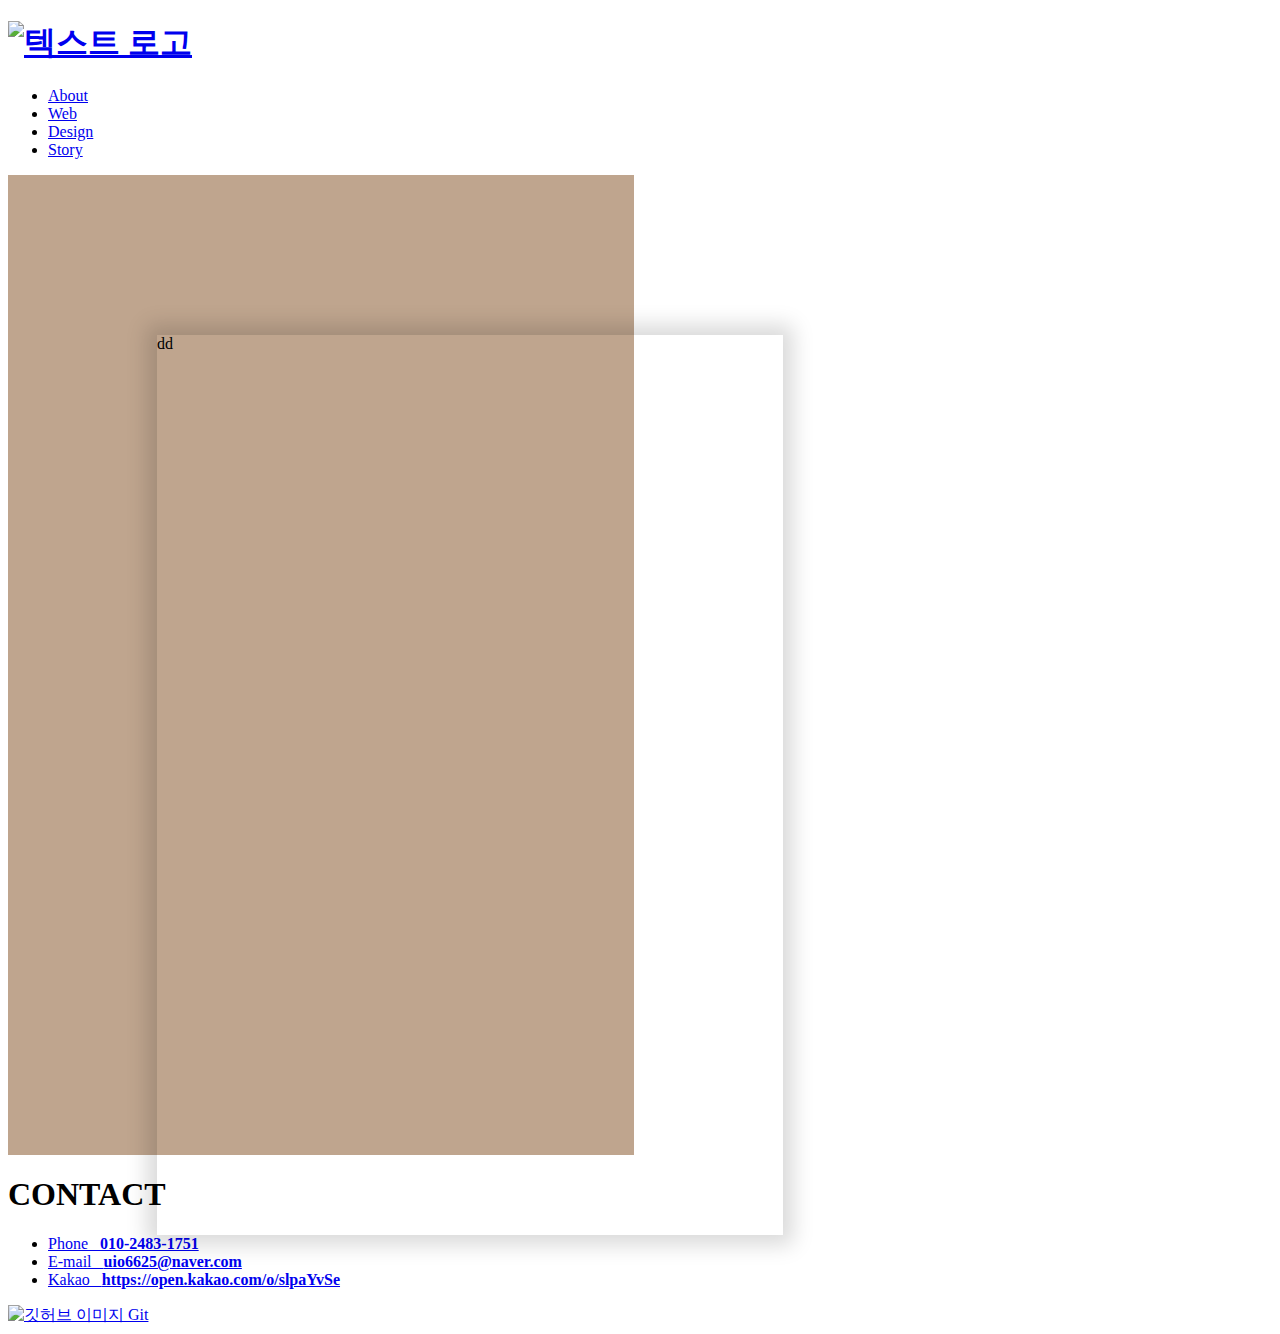
==== design.html @ 9d55ef2e "+design.html, fix" ====
<!DOCTYPE html>
<html lang="ko">
<head>
    <meta charset="UTF-8">
    <meta http-equiv="X-UA-Compatible" content="IE=edge">
    <meta name="viewport" content="width=device-width, initial-scale=1.0, minimum-scale=1.0, maximum-scale=1.0">
    <title>강성훈 포트폴리오</title>
    <script src="https://kit.fontawesome.com/10d8588d9a.js" crossorigin="anonymous"></script> <!-- 폰트어썸 cdn -->
    <link rel="stylesheet" href="css/common.css"> <!-- css 연동 -->
    <link rel="stylesheet" href="css/layout.css"> <!-- css 연동 -->

    <script defer src="js/jquery-3.6.3.min.js"></script> <!-- jquery 연동 -->
    <script defer src="js/common.js"></script> <!-- js 연동 -->

</head>
<body id="design">
    <header>
        <div class="header_wrap container">
            <h1 class="logo">
                <a href="index.html">
                    <img src="img/logo.png" alt="텍스트 로고">
                </a>
            </h1>
            <ul class="gnb">
                <li>
                    <a href="/index.html">
                        <span>About</span>
                    </a>
                </li>
                <li>
                    <a href="/web.html">
                        <span>Web</span>
                    </a>
                </li>
                <li class="on">
                    <a href="/design.html">
                        <span>Design</span>
                    </a>
                </li>
                <li>
                    <a href="/story.html">
                        <span>Story</span>
                    </a>
                </li>
            </ul>
        </div>
    </header>
    <!-- header end -->
    
    <section class="renewal">
        <div class="rnLeft_bg">
            <div class="rnLeft_container">
                <div class="rnLeft_box">
                    dd
                </div>
            </div>
        </div>
    </section>

    <footer>
        <h1>CONTACT</h1>
        <div class="info">
            <ul>
                <li>
                    <a href="tel:010-2483-1751">
                        <span>Phone &nbsp;&nbsp;<b>010-2483-1751</b></span>
                    </a>
                </li>
                <li>
                    <a href="mailto:uio6625@naver.com">
                        <span>E-mail &nbsp;&nbsp;<b>uio6625@naver.com</b></span>
                    </a>
                </li>
                <li>
                    <a href="https://open.kakao.com/o/slpaYVSe" target="_blank">
                        <span>Kakao &nbsp;&nbsp;<b>https://open.kakao.com/o/slpaYvSe</b></span>
                    </a>
                </li>
            </ul>
        </div>
        <div class="git">
            <a href="https://github.com/ksh002" target="_blank">
                <img src="img/github.png" alt="깃허브 이미지">
                <span>Git</span>
            </a>
        </div>
    </footer>
    <!-- footer end -->
</body>
</html>
---- css/layout.css ----
@charset "UTF-8";

.container{
    width:100%;
    max-width:1610px;
    margin:0 auto;
}


#about .aboutme {
    width: 100%;
    height: 100vh;
    position: relative;
    display:flex;
    justify-content:center;
    align-items:center;
    padding-top:80px;
    margin-bottom:60px;
}

#about .aboutme .container{
    height:100%;
    display:flex;
    padding:80px 0;
}

#about .aboutme .aboutmeBox{
    width:100%;
    height:100%;
    box-shadow:0 0 20px 10px rgba(0,0,0,0.15);
    display:flex;
    justify-content: space-between;
}

#about .aboutme .right_bg{
    width:50%;
    height:100vh;
    max-height:889px;
    background:#bfa58e;
    position:absolute;
    right:0px;
    z-index: -5;
}

#about .aboutme .aboutme_left {
    width: 50%;
    height: 100%;
}

#about .aboutme .left_box {
    width:100%;
    height:100%;
    text-align: center;
    display:flex;
    flex-direction:column;
    justify-content:center;
    align-items:center;
}

#about .aboutme .left_box > p {
    font-size: 25px;
    color: #414141;
    line-height:45px;
}
#about .aboutme .left_box p.text_ani {
    font-size: 40px;
    font-weight: bold;
    color: #544b43;
    position:relative;
    display:inline-block;
}
#about .aboutme .left_box p.text_ani::after{
    content:"";
    display:block;
    position:absolute;
    top:0;
    right:-10px;
    width:3px;
    height:100%;
    background-color:#544b43;
}
#about .aboutme .left_box p.active::after{
    display:none;
}

#about .aboutme .left_box span {
    font-size: 35px;
    font-weight: bold;
    color: #544b43;
    position: relative;
    display: inline-block;
    margin: 9px 0 72px 0;
}
#about .aboutme .left_box span::before {
    content: "";
    position: absolute;
    top: 50%;
    left: -2%;
    width: 104%;
    height: 9px;
    background-color: #FFC700;
    z-index: -1;
}

#about .aboutme .aboutme_right {
    width: 50%;
    height: 100%;
}

#about .aboutme .right_box {
    width: 100%;
    height: 100%;
    position:relative;
}
#about .aboutme .right_box img{
    position:absolute;
    top:10%;
    right:14%;
}

#about .aboutme .right_box .aboutBox {
    width: 375px;
    transform: rotate(90deg);
    position: absolute;
    bottom: 30%;
    right: 18%;
}
#about .aboutme .right_box .aboutBox h2 {
    font-size: 70px;
    color: #544b43;
}
#about .aboutme .right_box .aboutBox span {
    color: #FFC700;
}

#about .aboutme .aboutme_center {
    width: 471px;
    height: 497px;
    position: absolute;
    top: 65%;
    left: 45%;
    transform: translateY(-65%);
    background: #383838;
    border: 1px solid white;
}
/* aboutme end */


#about .whoishe{
    width: 100%;
    height: 100%;
    position:relative;
    margin-bottom:60px;
}

#about .whoishe .left_bg{
    width:100%;
    max-width:759px;
    height:100vh;
    max-height:889px;
    background-color:#bfa58e;
    position:absolute;
    top:0;
    z-index:-1
}

#about .whoishe .container{
    height:889px;
    padding:80px 0;
}

#about .whoishe .whoisheBox{
    width:100%;
    height:100%;
    box-shadow:0 0 20px 10px rgba(0,0,0,0.15);
    display:flex;
    justify-content: space-between;
}

#about .whoishe .whoishe_left{
    width:38%;
    text-align:center;
    padding:100px 120px 0 0;
}
#about .whoishe .whoishe_left h4{
    font-size:35px;
    font-weight:bold;
    color:#544b43;
    margin-bottom:30px;
    display:inline-block;
    position:relative;
}

#about .whoishe .whoishe_left ul li{
    padding-bottom:8px;
}
#about .whoishe .whoishe_left ul li span{
    font-size:20px;
    font-weight:bold;
    color:#414141;
}
#about .whoishe .whoishe_left ul li b{
    font-size:18px;
    font-weight:normal;
    color:#414141;
}

#about .whoishe .whoishe_left .profile{
    margin-bottom:30px;
}
#about .whoishe .whoishe_left .profile li:last-child{
    padding-bottom:0;
}
#about .whoishe .whoishe_left .profile h4::before {
    content: "";
    position: absolute;
    top: 50%;
    left: -2%;
    width: 103%;
    height: 9px;
    background-color: #FFC700;
    z-index: -1;
}

#about .whoishe .whoishe_left .license li:last-child{
    padding-bottom:0;
}
#about .whoishe .whoishe_left .license h4::before {
    content: "";
    position: absolute;
    top: 50%;
    left: -2%;
    width: 104%;
    height: 9px;
    background-color: #FFC700;
    z-index: -1;
}

#about .whoishe .whoishe_right{
    width:62%;
    display:flex;
    flex-direction: column;
    justify-content: center;
    align-items: center;
    padding-left:330px;
    text-align:center;
}

#about .whoishe .whoishe_right h3{
    font-size:30px;
    font-weight:bold;
    color:#544b43;
    margin-bottom:25px;
}

#about .whoishe .whoishe_right .process{
    margin-bottom:75px;
}

#about .whoishe .whoishe_right .processBox{
    width:475px;
    height:93px;
    background-color:#f4ede7;
    border-radius: 90px;
}

#about .whoishe .whoishe_right .processBox ul{
    display:flex;
    justify-content: space-around;
}
#about .whoishe .whoishe_right .processBox ul li{
    text-align:center;
    padding:10px 0 10px 29px;
}
#about .whoishe .whoishe_right .processBox ul li:last-child{
    padding-right:29px;
}
#about .whoishe .whoishe_right .processBox ul li img{
    width:50px;
    height:50px;
}
#about .whoishe .whoishe_right .processBox ul li span{
    font-size:14px;
    font-weight:normal;
    display:block;
}

#about .whoishe .whoishe_right .skillBox{
    width:475px;
    height:280px;
    border-radius: 45px;
    background-color:#f4ede7;
    display:flex;
}

#about .whoishe .whoishe_right .skill_left{
    width:35%;
}

#about .whoishe .whoishe_right .skill_left ul{
    height:100%;
    display:flex;
    flex-direction: column;
    justify-content: center;
}
#about .whoishe .whoishe_right .skill_left ul li{
    display:flex;
    text-align:left;
    margin-left:30px;
    margin-bottom:15px;
    cursor: pointer;
    opacity: 0.5;
    transition:0.25s;
}
#about .whoishe .whoishe_right .skill_left ul li:hover{
    opacity:1;
}
#about .whoishe .whoishe_right .skill_left ul li.active{
    opacity: 1;
}
#about .whoishe .whoishe_right .skill_left ul li:last-child{
    margin-bottom:0;
}
#about .whoishe .whoishe_right .skill_left ul li .iBox{
    width:30px;
}
#about .whoishe .whoishe_right .skill_left ul li i{
    color:#544b43;
    font-size:20px;
}
#about .whoishe .whoishe_right .skill_left ul li .cateBox{
    width:70px;
    margin-left:10px;
    text-align:left;
}
#about .whoishe .whoishe_right .skill_left ul li span{
    font-size:14px;
}

#about .whoishe .whoishe_right .border{
    width:1px;
    height:200px;
    background-color:rgba(84,75,67,0.5);
    margin-top:45px;
}
#about .whoishe .whoishe_right .line{
    width:5px;
    height:20%;
    background-color:#544b43;
    margin-left:-2px;
    transition:all 0.3s ease-in-out;
}

#about .whoishe .whoishe_right .skill_right{
    width:65%;
    position:relative;
}

#about .whoishe .whoishe_right .skill_right .rightBox{
    opacity:0;
    width:100%;
    padding:0 40px;
    position:absolute;
    top:50%;
    transform:translateY(-50%);
    left:30%;
}
#about .whoishe .whoishe_right .skill_right div.active{
    opacity:1;
    position:absolute;
    left:0;
    transition: all 0.5s ease-out;
}

#about .whoishe .whoishe_right .skill_right .rightBox .skillImg img{
    width:60px;
    height:60px;
    margin:0 5px;
}

#about .whoishe .whoishe_right .skill_right .rightBox span{
    display:block;
    font-size:16px;
    font-weight:bold;
    margin-bottom:10px;
}
#about .whoishe .whoishe_right .skill_right .rightBox p{
    font-size:13px;
}

#about .whoishe .whoishe_center{
    width: 464px;
    height: 567px;
    position: absolute;
    top: 50%;
    left: 33%;
    transform: translateY(-50%);
    background: #383838;
    border: 1px solid white;
}
/* whoishe end */
/* about end */

#web .renewal,
#design .renewal{
    display:flex;
}
#web .renewal .rnLeft_bg,
#design .renewal .rnLeft_bg{
    width:100%;
    max-width:626px;
    height:100vh;
    background-color:#bfa58e;
    padding-top:80px;
    position:sticky;
    top:0;
    left:0;
}

#web .renewal .rnLeft_container,
#design .renewal .rnLeft_container{
    width:100%;
    height:100%;
    padding:80px 0 80px 149px;
}
#web .renewal .rnLeft_box,
#design .renewal .rnLeft_box{
    width:100%;
    height:100%;
    box-shadow:0 0 20px 10px rgba(0,0,0,0.15);
}
#web .renewal .rnLeft_box h3{
    font-size:40px;
    color:#544b43;
    text-align:center;
    padding-top:124px;
    margin-bottom:70px;
}
#web .renewal .rnLeft_box > div{
    display:flex;
    justify-content: space-around;
}
#web .renewal .rnLeft_box > div .ptImg_box{
    padding-top:140px;
}
#web .renewal .rnLeft_box > div img{
    width:250px;
    height:131px;
    transform:rotate(90deg);
}
#web .renewal .rnLeft_box > div ul{
    padding-right:20px;
}
#web .renewal .rnLeft_box > div ul li{
    cursor: pointer;
    font-size:35px;
    color:#f4ede7;
    transition:all 0.2s;
    font-weight:bold;
}
#web .renewal .rnLeft_box > div ul li:hover{
    color:#544b43;
}
#web .renewal .rnLeft_box > div ul li:nth-child(2){
    margin:10px 0;
}
#web .renewal .rnLeft_box > div ul li.on{
    font-weight:bold;
    color:#544b43;
}
#web .renewal .rnLeft_box > div ul li.on:hover{
    opacity:1;
}

#web .renewal .rnRight_box{
    width:100%;
    /* height:2000px; */
    height:100%;
    max-height:2906px;
    padding-top:160px;
    padding-bottom:80px;
    padding-right:145px;
}
#web .renewal .rnRight_box > div{
    width:100%;
    height:100%;
    margin-bottom:240px;
}
#web .renewal .rnRight_box ul{
    padding:8px 30px 0;
}
#web .renewal .rnRight_box ul li{
    padding-bottom:5px;
}
#web .renewal .rnRight_box span{
    font-size:12px;
    font-weight:bold;
}
#web .renewal .rnRight_box p{
    font-size:12px;
}

#web .renewal .rnRight_box .site_link{
    text-align:center;
    position:absolute;
    bottom:6%;
    left:50%;
    transform:translateX(-50%);
}

.btnBox:after {
    position: absolute;
    content: "";
    width: 0;
    height: 100%;
    top: 0;
    right: 0;
    z-index: -1;
    background-color: black;
    transition: all 0.3s ease;
  }
  .btnBox:hover {
    color: white;
  }
  .btnBox:hover .btnBox_sub{
    display:none;
  }
  .btnBox:hover:after {
    left: 0;
    width: 100%;
  }
  .btnBox:active {
    top: 2px;
  }
  
@keyframes btnani {
    0%{
        width:0%;
    }
    100%{
        width:100%;
    }
}
#web .renewal .rnRight_box .site_link .btnBox{
    margin:8px auto 0;
    width:122px;
    max-height:34px;
    background-color:#FFC700;
    padding:5px 0;
    text-align:center;
    transform:skew(-20deg);
    position:relative;
    transition:all 0.3s;
}
#web .renewal .rnRight_box .site_link .btnBox b{
    font-size:16px;
    width:122px;
    font-weight:900;
    display:block;
    transform:skew(20deg);
}
#web .renewal .rnRight_box .site_link .btnBox_sub{
    width:100%;
    height:100%;
    border:1px solid #FFC700;
    position:absolute;
    top:20%;
    left:5%;
    z-index:-1;
}

#web .renewal .rnRight_box .renewal_1{
    background-image: url(../img/lookpin_bg.jpg);
    height:729px;
    display:flex;
    align-items: center;
}
#web .renewal .rnRight_box .renewal_1 h2{
    padding-bottom:60px;
}
#web .renewal .rnRight_box .renewal_info{
    width:100%;
    max-width:322px;
    height:100%;
    max-height:318px;
    background-color:rgba(255,255,255,0.5);
    border-radius:15px;
    margin:0 40px 60px 100px;
    position:relative;
}
#web .renewal .rnRight_box img{
    width:457px;
    height:384px;
}
#web .renewal .rnRight_box h2{
    font-size:70px;
    color:#FFC700;
    writing-mode: vertical-rl;
    cursor: default;
}


#web .renewal .rnRight_box .renewal_2{
    background-image: url(../img/yeogi_bg.jpg);
    height:729px;
    display:flex;
    align-items: center;
}
#web .renewal .rnRight_box .renewal_2 h2{
    padding-bottom:30px;
}
#web .renewal .rnRight_box .renewal_3{
    background-image: url(../img/hermes_bg.jpg);
    height:729px;
    display:flex;
    align-items: center;
}
#web .renewal .rnRight_box .renewal_3 h2{
    padding-bottom:40px;
}
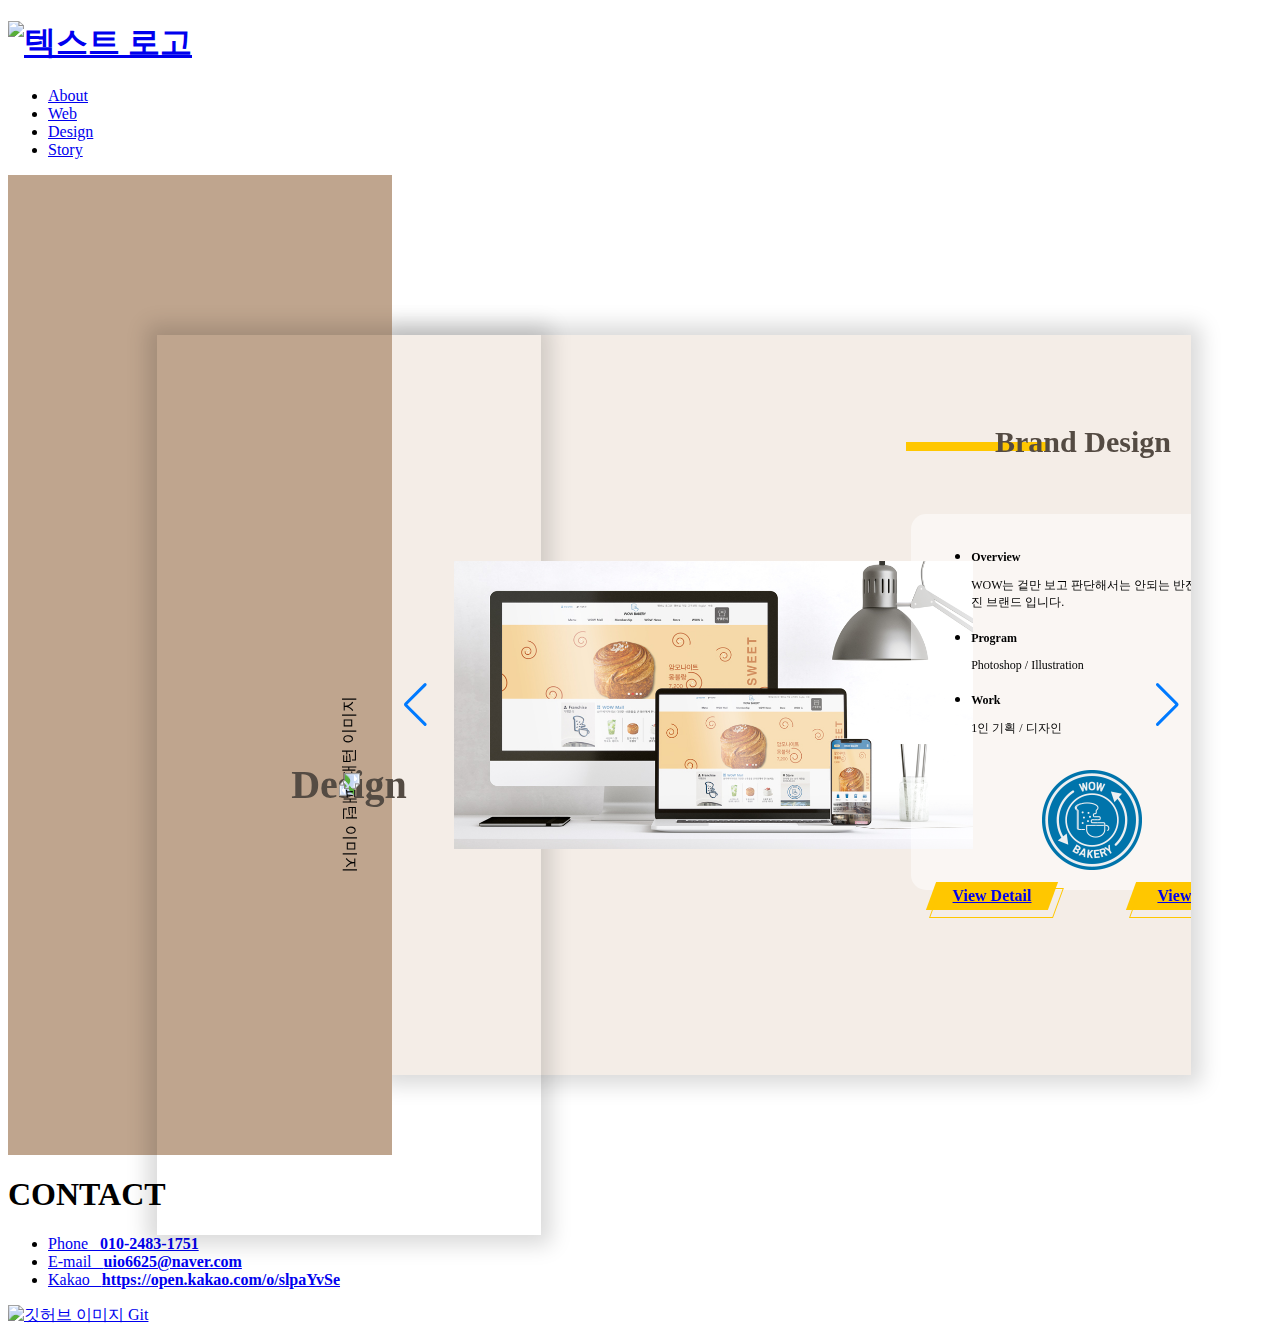
==== commit 8dd7a6ce: "swiper update > design" ====
--- a/design.html
+++ b/design.html
@@ -7,10 +7,17 @@
     <title>강성훈 포트폴리오</title>
     <script src="https://kit.fontawesome.com/10d8588d9a.js" crossorigin="anonymous"></script> <!-- 폰트어썸 cdn -->
     <link rel="stylesheet" href="css/common.css"> <!-- css 연동 -->
+    <link
+  rel="stylesheet"
+  href="https://cdn.jsdelivr.net/npm/swiper@8/swiper-bundle.min.css"
+/> <!-- swiper css cdn 연동 -->
     <link rel="stylesheet" href="css/layout.css"> <!-- css 연동 -->
 
+    <script src="https://cdn.jsdelivr.net/npm/swiper@8/swiper-bundle.min.js"></script> <!-- swiper js cdn 연동 -->
     <script defer src="js/jquery-3.6.3.min.js"></script> <!-- jquery 연동 -->
     <script defer src="js/common.js"></script> <!-- js 연동 -->
+    <script defer src="js/design.js"></script>
+    
 
 </head>
 <body id="design">
@@ -48,13 +55,117 @@
     <!-- header end -->
     
     <section class="renewal">
-        <div class="rnLeft_bg">
-            <div class="rnLeft_container">
-                <div class="rnLeft_box">
-                    dd
+        <div class="wdLeft_bg">
+            <div class="wdLeft_container">
+                <div class="wdLeft_box">
+                    <img src="img/pattern.png" alt="패턴 이미지">
+                    <h3>Design</h3>
+                    <img src="img/pattern.png" alt="패턴 이미지">
                 </div>
             </div>
         </div>
+        <div class="wdRight_box">
+            <div class="designRight_box">
+                <div class="swiper mySwiper">
+                    <div class="swiper-wrapper">
+                        <div class="swiper-slide">
+                            <div class="dsLeft_container">
+                                <img src="img/brandingmockup.jpg" alt="브랜드디자인 목업이미지">
+                            </div>
+                            <div class="dsRight_container">
+                                <span>Brand Design</span> 
+                                <div class="design_info">
+                                    <ul>
+                                        <li>
+                                            <span>Overview</span>
+                                            <p>WOW는 겉만 보고 판단해서는 안되는 반전매력을 가진 브랜드 입니다.</p>
+                                        </li>
+                                        <li>
+                                            <span>Program</span>
+                                            <p>Photoshop / Illustration</p>
+                                        </li>
+                                        <li>
+                                            <span>Work</span>
+                                            <p>1인 기획 / 디자인</p>
+                                        </li>
+                                    </ul>
+                                    <div class="logoImg_container">
+                                        <img src="img/brandlogo.png" alt="WOW 로고 이미지">
+                                    </div>
+                                    <div class="btnBox_container">
+                                        <div class="site_link">
+                                            <a href="#">
+                                                <div class="btnBox">
+                                                    <b>View Detail</b>
+                                                    <div class="btnBox_sub"></div>
+                                                </div>
+                                            </a>
+                                        </div>
+                                        <div class="site_link">
+                                            <a href="#">
+                                                <div class="btnBox">
+                                                    <b>View Plan</b>
+                                                    <div class="btnBox_sub"></div>
+                                                </div>
+                                            </a>
+                                        </div>
+                                    </div>
+                                </div>
+                            </div>
+                        </div>
+                        <div class="swiper-slide">
+                            <div class="dsLeft_container">
+                                <img src="img/brandingmockup.jpg" alt="브랜드디자인 목업이미지">
+                            </div>
+                            <div class="dsRight_container">
+                                <span>Brand Design</span> 
+                                <div class="design_info">
+                                    <ul>
+                                        <li>
+                                            <span>Overview</span>
+                                            <p>WOW는 겉만 보고 판단해서는 안되는 반전매력을 가진 브랜드 입니다.</p>
+                                        </li>
+                                        <li>
+                                            <span>Program</span>
+                                            <p>Photoshop / Illustration</p>
+                                        </li>
+                                        <li>
+                                            <span>Work</span>
+                                            <p>1인 기획 / 디자인</p>
+                                        </li>
+                                    </ul>
+                                    <div class="logoImg_container">
+                                        <img src="img/brandlogo.png" alt="WOW 로고 이미지">
+                                    </div>
+                                    <div class="btnBox_container">
+                                        <div class="site_link">
+                                            <a href="#">
+                                                <div class="btnBox">
+                                                    <b>View Detail</b>
+                                                    <div class="btnBox_sub"></div>
+                                                </div>
+                                            </a>
+                                        </div>
+                                        <div class="site_link">
+                                            <a href="#">
+                                                <div class="btnBox">
+                                                    <b>View Plan</b>
+                                                    <div class="btnBox_sub"></div>
+                                                </div>
+                                            </a>
+                                        </div>
+                                    </div>
+                                </div>
+                            </div>
+                        </div>
+                        <div class="swiper-slide">slide 3</div>
+                    </div>
+                    <div class="swiper-button-prev"></div>
+                    <div class="swiper-button-next"></div>
+                </div>
+            </div>
+        </div>
+
     </section>
 
     <footer>
--- a/css/layout.css
+++ b/css/layout.css
@@ -405,10 +405,10 @@
 #design .renewal{
     display:flex;
 }
-#web .renewal .rnLeft_bg,
-#design .renewal .rnLeft_bg{
-    width:100%;
-    max-width:626px;
+#web .renewal .wdLeft_bg,
+#design .renewal .wdLeft_bg{
+    width:30%;
+    /* max-width:626px; */
     height:100vh;
     background-color:#bfa58e;
     padding-top:80px;
@@ -417,99 +417,103 @@
     left:0;
 }
 
-#web .renewal .rnLeft_container,
-#design .renewal .rnLeft_container{
+#web .renewal .wdLeft_container,
+#design .renewal .wdLeft_container{
     width:100%;
     height:100%;
     padding:80px 0 80px 149px;
 }
-#web .renewal .rnLeft_box,
-#design .renewal .rnLeft_box{
+#web .renewal .wdLeft_box,
+#design .renewal .wdLeft_box{
     width:100%;
     height:100%;
     box-shadow:0 0 20px 10px rgba(0,0,0,0.15);
 }
-#web .renewal .rnLeft_box h3{
+#web .renewal .wdLeft_box h3{
     font-size:40px;
     color:#544b43;
     text-align:center;
     padding-top:124px;
     margin-bottom:70px;
 }
-#web .renewal .rnLeft_box > div{
+#web .renewal .wdLeft_box > div{
     display:flex;
     justify-content: space-around;
 }
-#web .renewal .rnLeft_box > div .ptImg_box{
+#web .renewal .wdLeft_box > div .ptImg_box{
     padding-top:140px;
 }
-#web .renewal .rnLeft_box > div img{
+#web .renewal .wdLeft_box > div img{
     width:250px;
     height:131px;
     transform:rotate(90deg);
 }
-#web .renewal .rnLeft_box > div ul{
+#web .renewal .wdLeft_box > div ul{
     padding-right:20px;
 }
-#web .renewal .rnLeft_box > div ul li{
+#web .renewal .wdLeft_box > div ul li{
     cursor: pointer;
     font-size:35px;
     color:#f4ede7;
     transition:all 0.2s;
     font-weight:bold;
 }
-#web .renewal .rnLeft_box > div ul li:hover{
+#web .renewal .wdLeft_box > div ul li:hover{
     color:#544b43;
 }
-#web .renewal .rnLeft_box > div ul li:nth-child(2){
+#web .renewal .wdLeft_box > div ul li:nth-child(2){
     margin:10px 0;
 }
-#web .renewal .rnLeft_box > div ul li.on{
+#web .renewal .wdLeft_box > div ul li.on{
     font-weight:bold;
     color:#544b43;
 }
-#web .renewal .rnLeft_box > div ul li.on:hover{
+#web .renewal .wdLeft_box > div ul li.on:hover{
     opacity:1;
 }
 
-#web .renewal .rnRight_box{
-    width:100%;
+#web .renewal .wdRight_box{
+    width:70%;
     /* height:2000px; */
     height:100%;
     max-height:2906px;
     padding-top:160px;
     padding-bottom:80px;
-    padding-right:145px;
-}
-#web .renewal .rnRight_box > div{
+    padding-right:7.6%;
+}
+#web .renewal .wdRight_box > div{
     width:100%;
     height:100%;
     margin-bottom:240px;
 }
-#web .renewal .rnRight_box ul{
+#web .renewal .wdRight_box ul{
     padding:8px 30px 0;
 }
-#web .renewal .rnRight_box ul li{
+#web .renewal .wdRight_box ul li,
+#design .design_info ul li{
     padding-bottom:5px;
 }
-#web .renewal .rnRight_box span{
+#web .renewal .wdRight_box span,
+#design .design_info span{
     font-size:12px;
     font-weight:bold;
 }
-#web .renewal .rnRight_box p{
+#web .renewal .wdRight_box p,
+#design .design_info p{
     font-size:12px;
 }
-
-#web .renewal .rnRight_box .site_link{
-    text-align:center;
+#web .site_link{
     position:absolute;
     bottom:6%;
     left:50%;
     transform:translateX(-50%);
 }
+.site_link{
+    text-align:center;
+}
 
 .btnBox:after {
-    position: absolute;
+    /* position: absolute;
     content: "";
     width: 0;
     height: 100%;
@@ -517,20 +521,23 @@
     right: 0;
     z-index: -1;
     background-color: black;
-    transition: all 0.3s ease;
+    transition: all 0.3s ease; */
   }
   .btnBox:hover {
-    color: white;
+    /* color: white; */
   }
   .btnBox:hover .btnBox_sub{
-    display:none;
+    /* display:none; */
+    /* position:absolute; */
+    /* top:0; */
+    /* left:0; */
   }
   .btnBox:hover:after {
     left: 0;
     width: 100%;
   }
   .btnBox:active {
-    top: 2px;
+    top: 1px;
   }
   
 @keyframes btnani {
@@ -541,7 +548,7 @@
         width:100%;
     }
 }
-#web .renewal .rnRight_box .site_link .btnBox{
+.btnBox{
     margin:8px auto 0;
     width:122px;
     max-height:34px;
@@ -552,14 +559,14 @@
     position:relative;
     transition:all 0.3s;
 }
-#web .renewal .rnRight_box .site_link .btnBox b{
+.btnBox b{
     font-size:16px;
     width:122px;
     font-weight:900;
     display:block;
     transform:skew(20deg);
 }
-#web .renewal .rnRight_box .site_link .btnBox_sub{
+.btnBox_sub{
     width:100%;
     height:100%;
     border:1px solid #FFC700;
@@ -567,18 +574,20 @@
     top:20%;
     left:5%;
     z-index:-1;
-}
-
-#web .renewal .rnRight_box .renewal_1{
+    transition:all 0.3s;
+}
+
+#web .renewal .wdRight_box .renewal_1{
     background-image: url(../img/lookpin_bg.jpg);
+    width:100%;
     height:729px;
     display:flex;
     align-items: center;
 }
-#web .renewal .rnRight_box .renewal_1 h2{
+#web .renewal .wdRight_box .renewal_1 h2{
     padding-bottom:60px;
 }
-#web .renewal .rnRight_box .renewal_info{
+#web .renewal .wdRight_box .renewal_info{
     width:100%;
     max-width:322px;
     height:100%;
@@ -588,11 +597,11 @@
     margin:0 40px 60px 100px;
     position:relative;
 }
-#web .renewal .rnRight_box img{
+#web .renewal .wdRight_box img{
     width:457px;
     height:384px;
 }
-#web .renewal .rnRight_box h2{
+#web .renewal .wdRight_box h2{
     font-size:70px;
     color:#FFC700;
     writing-mode: vertical-rl;
@@ -600,21 +609,192 @@
 }
 
 
-#web .renewal .rnRight_box .renewal_2{
+#web .renewal .wdRight_box .renewal_2{
     background-image: url(../img/yeogi_bg.jpg);
+    width:100%;
     height:729px;
     display:flex;
     align-items: center;
 }
-#web .renewal .rnRight_box .renewal_2 h2{
+#web .renewal .wdRight_box .renewal_2 h2{
     padding-bottom:30px;
 }
-#web .renewal .rnRight_box .renewal_3{
+#web .renewal .wdRight_box .renewal_3{
     background-image: url(../img/hermes_bg.jpg);
+    width:100%;
     height:729px;
     display:flex;
     align-items: center;
 }
-#web .renewal .rnRight_box .renewal_3 h2{
+#web .renewal .wdRight_box .renewal_3 h2{
     padding-bottom:40px;
 }
+/* web end */
+
+#design{
+    width:100%;
+    max-width:1920px;
+}
+#design .wdLeft_box{
+    display:flex;
+    flex-direction: column;
+    align-items: center;
+    justify-content: center;
+}
+#design .wdLeft_box img{
+    width:271px;
+}
+#design .wdLeft_box h3{
+    font-size:40px;
+    font-weight:bold;
+    color:#544b43;
+    display:block;
+    margin:90px 0;
+    cursor: default;
+}
+#design .wdLeft_box img:first-child{
+    transform:rotate(-90deg);    
+}
+#design .wdLeft_box img:last-child{
+    transform:rotate(90deg);    
+}
+
+#design .wdRight_box{
+    width:70%;
+    padding-top:160px;
+    padding-bottom:80px;
+    padding-right:7.6%;
+}
+#design .wdRight_box .designRight_box{
+    width:100%;
+    height:100%;
+    background:#f4ede7;
+    box-shadow:0 0 20px 10px rgba(0,0,0,0.15);
+}
+
+/* #design .swiper .swiper-slide{
+    width:100%;
+    height:100%;
+} */
+
+#design .dsLeft_container{
+    width:65%;
+    height:100%;
+    /* margin-left:15%; */
+    /* padding-top:15.6%; */
+    display:flex;
+    /* flex-direction: column; */
+    align-items: center;
+    /* justify-content: center; */
+    /* background:blue; */
+}
+#design .dsLeft_container img{
+    width:100%;
+    max-width:624px;
+    /* height:100%; */
+    /* max-height:359px; */
+    margin-left: 12%;
+}
+#design .dsRight_container{
+    width:35%;
+    height:100%;
+    /* padding-left:5%;
+    padding-top:15.6%; */
+    display:flex;
+    flex-direction: column;
+    /* align-items: center; */
+    justify-content: center;
+    /* background:red; */
+}
+#design .dsRight_container > span{
+    display:block;
+    padding-left:30%;
+    font-size:30px;
+    font-weight:bold;
+    color:#544b43;
+    position:relative;
+}
+#design .dsRight_container > span::before {
+    content: "";
+    position: absolute;
+    top: 50%;
+    left: -2%;
+    width: 51%;
+    height: 9px;
+    background-color: #FFC700;
+    z-index: -1;
+}
+#design .dsRight_container .design_info{
+    width:322px;
+    height:359px;
+    background-color:rgba(255,255,255,0.5);
+    border-radius: 15px;
+    margin-top:55px;
+    margin-bottom:95px;
+    padding:17px 20px 0 20px;
+    position:relative;
+}
+
+#design .designRight_box .design_info .logoImg_container{
+    text-align:center;
+}
+#design .designRight_box .design_info .btnBox_container{
+    display:flex;
+    justify-content: space-between;
+}
+#design .designRight_box .design_info .btnBox_container .btnBox{
+    
+}
+#design .swiper {
+    width:100%;
+    height: 100%;
+    position: relative;
+}
+
+
+#design .swiper-slide {
+    /* max-width: 1080px; */
+    width:100%;
+    height:100%;
+    /* text-align: center; */
+    /* font-size: 18px; */
+    /* background: #fff; */
+    /* border-radius: 10px; */
+
+    /* Center slide text vertically */
+    display: -webkit-box;
+    display: -ms-flexbox;
+    display: -webkit-flex;
+    display: flex;
+    -webkit-box-pack: center;
+    -ms-flex-pack: center;
+    -webkit-justify-content: center;
+    justify-content: center;
+    -webkit-box-align: center;
+    -ms-flex-align: center;
+    -webkit-align-items: center;
+    align-items: center;
+}
+
+/* #design .swiper-button-prev{
+    position:absolute;
+    top:35%;
+    z-index:100;
+    left:10%;
+}
+#design .swiper-button-next{
+    position:absolute;
+    top:35%;
+    z-index:100;
+    right:10%;
+} */
+
+
+
+
+
+
+
+
+
+
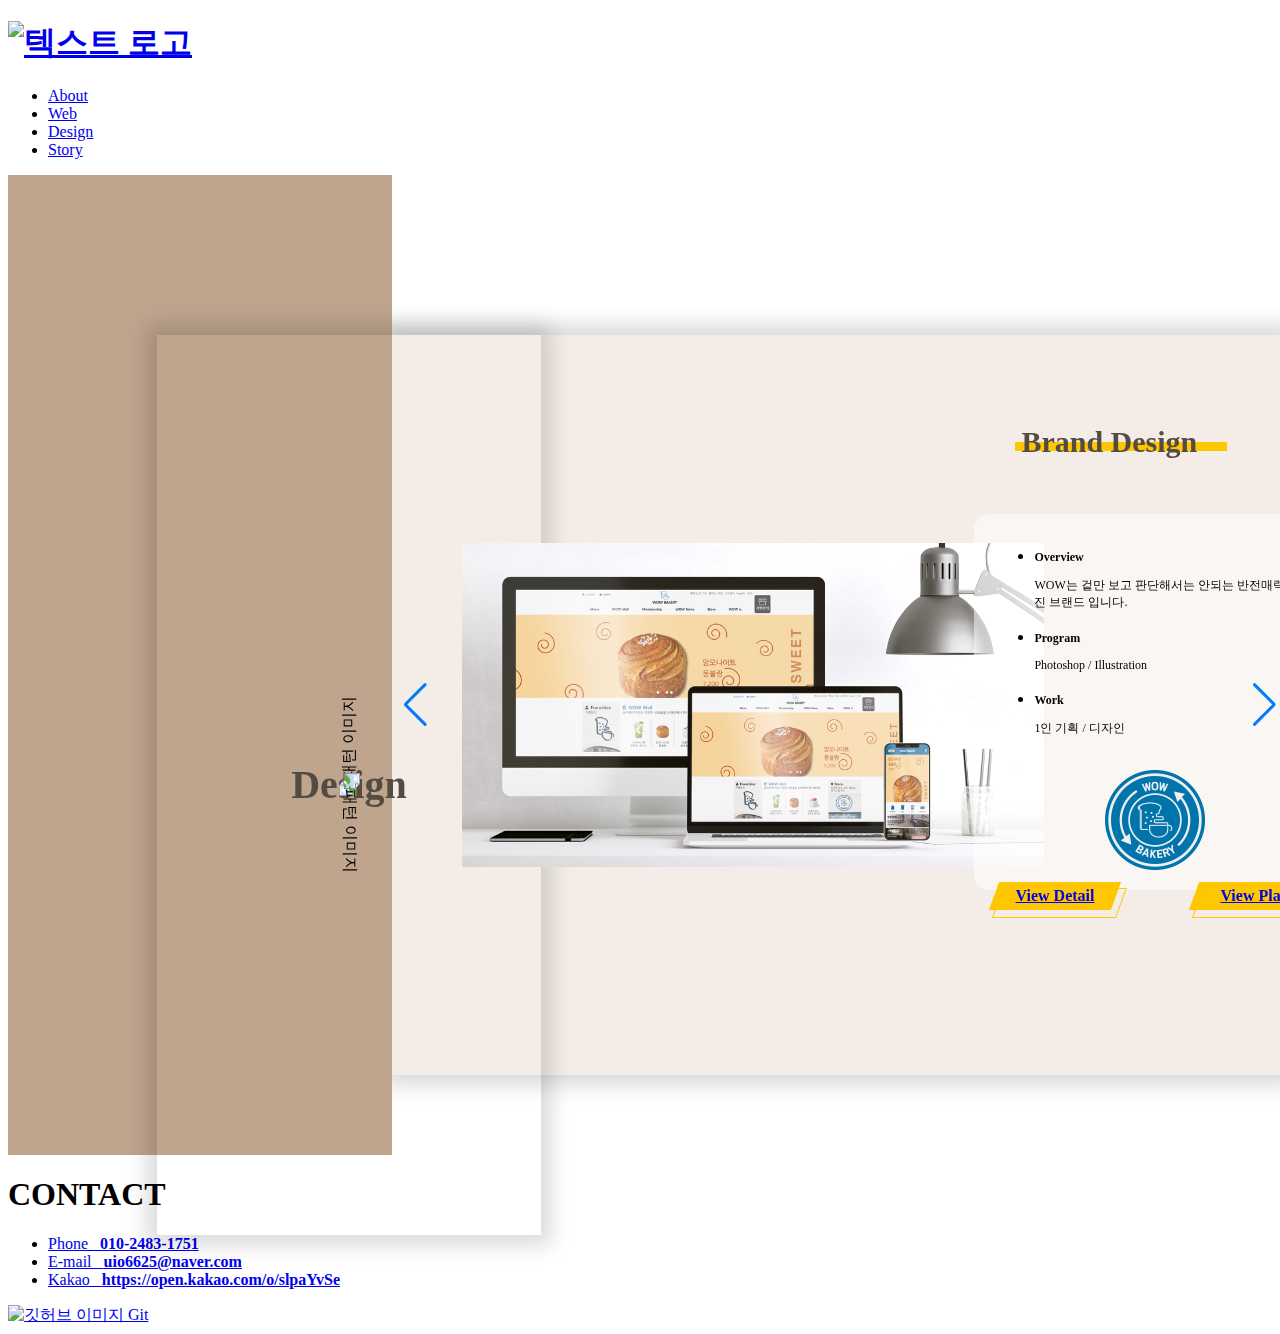
==== commit 8e33fbff: "design.html end" ====
--- a/design.html
+++ b/design.html
@@ -115,15 +115,18 @@
                         </div>
                         <div class="swiper-slide">
                             <div class="dsLeft_container">
-                                <img src="img/brandingmockup.jpg" alt="브랜드디자인 목업이미지">
+                                <img src="img/olivemockup.jpg" alt="올리브영 포스터디자인 목업이미지">
                             </div>
                             <div class="dsRight_container">
-                                <span>Brand Design</span> 
+                                <span>Poster Design</span> 
                                 <div class="design_info">
+                                    <div class="designTitle">
+                                        <h5>올리브영 블랙프라이데이</h5>
+                                    </div>
                                     <ul>
                                         <li>
                                             <span>Overview</span>
-                                            <p>WOW는 겉만 보고 판단해서는 안되는 반전매력을 가진 브랜드 입니다.</p>
+                                            <p>보색을 이용해 컬러선정을 한 후 포스터 핵심문구의 크기를 키워 홍보효과를 극대화시킨 포스터입니다.</p>
                                         </li>
                                         <li>
                                             <span>Program</span>
@@ -134,31 +137,36 @@
                                             <p>1인 기획 / 디자인</p>
                                         </li>
                                     </ul>
-                                    <div class="logoImg_container">
-                                        <img src="img/brandlogo.png" alt="WOW 로고 이미지">
-                                    </div>
-                                    <div class="btnBox_container">
-                                        <div class="site_link">
-                                            <a href="#">
-                                                <div class="btnBox">
-                                                    <b>View Detail</b>
-                                                    <div class="btnBox_sub"></div>
-                                                </div>
-                                            </a>
-                                        </div>
-                                        <div class="site_link">
-                                            <a href="#">
-                                                <div class="btnBox">
-                                                    <b>View Plan</b>
-                                                    <div class="btnBox_sub"></div>
-                                                </div>
-                                            </a>
-                                        </div>
-                                    </div>
                                 </div>
                             </div>
                         </div>
-                        <div class="swiper-slide">slide 3</div>
+                        <div class="swiper-slide">
+                            <div class="dsLeft_container">
+                                <img src="img/dojagimockup.jpg" alt="도자기축제 포스터디자인 목업이미지">
+                            </div>
+                            <div class="dsRight_container">
+                                <span>Poster Design</span> 
+                                <div class="design_info">
+                                    <div class="designTitle">
+                                        <h5>여주 도자기 축제</h5>
+                                    </div>
+                                    <ul>
+                                        <li>
+                                            <span>Overview</span>
+                                            <p>포스터의 도자기 그림을 메인장식으로 선정하고, 흙의 색을 메인컬러로 선정하여 만든 도자기축제 홍보 포스터입니다.</p>
+                                        </li>
+                                        <li>
+                                            <span>Program</span>
+                                            <p>Photoshop / Illustration</p>
+                                        </li>
+                                        <li>
+                                            <span>Work</span>
+                                            <p>1인 기획 / 디자인</p>
+                                        </li>
+                                    </ul>
+                                </div>
+                            </div>
+                        </div>
                     </div>
                     <div class="swiper-button-prev"></div>
                     <div class="swiper-button-next"></div>
--- a/css/layout.css
+++ b/css/layout.css
@@ -707,8 +707,10 @@
     /* background:red; */
 }
 #design .dsRight_container > span{
+    width:100%;
+    max-width:212px;
     display:block;
-    padding-left:30%;
+    margin-left:15%;
     font-size:30px;
     font-weight:bold;
     color:#544b43;
@@ -718,8 +720,8 @@
     content: "";
     position: absolute;
     top: 50%;
-    left: -2%;
-    width: 51%;
+    left: -3%;
+    width: 100%;
     height: 9px;
     background-color: #FFC700;
     z-index: -1;
@@ -734,7 +736,15 @@
     padding:17px 20px 0 20px;
     position:relative;
 }
-
+#design .dsRight_container .design_info .designTitle{
+    text-align:center;
+    margin-bottom:40px;
+    margin-top:10px;
+}
+#design .dsRight_container .design_info .designTitle h5{
+    font-size:25px;
+    font-weight:bold;
+}
 #design .designRight_box .design_info .logoImg_container{
     text-align:center;
 }
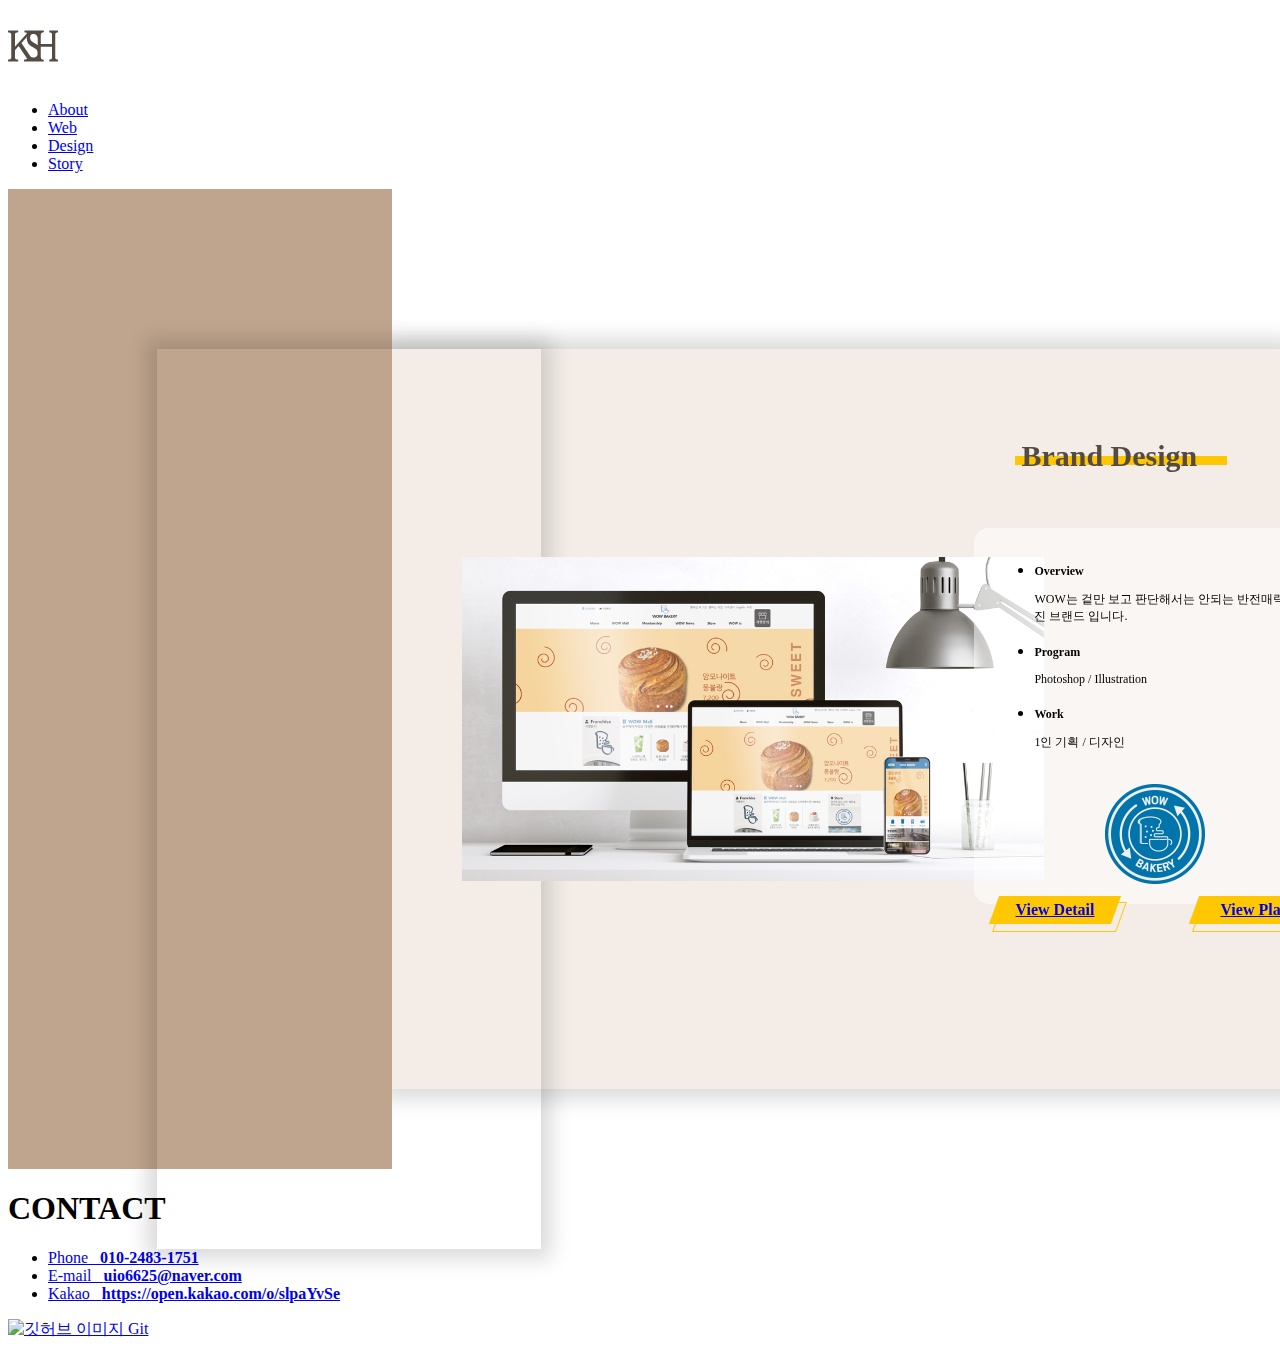
==== commit 9eba44ad: "animate / favicon update" ====
--- a/design.html
+++ b/design.html
@@ -5,18 +5,17 @@
     <meta http-equiv="X-UA-Compatible" content="IE=edge">
     <meta name="viewport" content="width=device-width, initial-scale=1.0, minimum-scale=1.0, maximum-scale=1.0">
     <title>강성훈 포트폴리오</title>
+    <link rel="shortcut icon" href="img/favicon.ico"> <!-- 파비콘 연동 -->
+    <link rel="stylesheet" href="css/common.css"> <!-- css 연동 -->
+    <link rel="stylesheet" href="https://cdn.jsdelivr.net/npm/swiper@8/swiper-bundle.min.css"> <!-- swiper css cdn 연동 -->
+    <link rel="stylesheet" href="css/layout.css"> <!-- css 연동 -->
+
     <script src="https://kit.fontawesome.com/10d8588d9a.js" crossorigin="anonymous"></script> <!-- 폰트어썸 cdn -->
-    <link rel="stylesheet" href="css/common.css"> <!-- css 연동 -->
-    <link
-  rel="stylesheet"
-  href="https://cdn.jsdelivr.net/npm/swiper@8/swiper-bundle.min.css"
-/> <!-- swiper css cdn 연동 -->
-    <link rel="stylesheet" href="css/layout.css"> <!-- css 연동 -->
-
     <script src="https://cdn.jsdelivr.net/npm/swiper@8/swiper-bundle.min.js"></script> <!-- swiper js cdn 연동 -->
     <script defer src="js/jquery-3.6.3.min.js"></script> <!-- jquery 연동 -->
+    <script defer src="js/jquery.scrolla.min.js"></script> <!-- scrolla 연동 -->
     <script defer src="js/common.js"></script> <!-- js 연동 -->
-    <script defer src="js/design.js"></script>
+    <script defer src="js/design.js"></script> <!-- design.js 연동 -->
     
 
 </head>
@@ -58,9 +57,9 @@
         <div class="wdLeft_bg">
             <div class="wdLeft_container">
                 <div class="wdLeft_box">
-                    <img src="img/pattern.png" alt="패턴 이미지">
-                    <h3>Design</h3>
-                    <img src="img/pattern.png" alt="패턴 이미지">
+                    <img class="animate" data-animate="motion" src="img/pattern.png" alt="패턴 이미지">
+                    <h3 class="animate" data-animate="motion">Design</h3>
+                    <img class="animate" data-animate="motion" src="img/pattern.png" alt="패턴 이미지">
                 </div>
             </div>
         </div>
--- a/css/layout.css
+++ b/css/layout.css
@@ -57,10 +57,15 @@
     align-items:center;
 }
 
-#about .aboutme .left_box > p {
+#about .aboutme .left_box > p.animate {
     font-size: 25px;
     color: #414141;
     line-height:45px;
+    opacity:0;
+    transition:all 1s;
+}
+#about .aboutme .left_box > p.animate.motion{
+    opacity:1;
 }
 #about .aboutme .left_box p.text_ani {
     font-size: 40px;
@@ -90,6 +95,13 @@
     position: relative;
     display: inline-block;
     margin: 9px 0 72px 0;
+    transform:translateY(50%);
+    transition:all 1s;
+    opacity:0;
+}
+#about .aboutme .left_box span.motion{
+    opacity:1;
+    transform:translateY(0);
 }
 #about .aboutme .left_box span::before {
     content: "";
@@ -111,6 +123,13 @@
     width: 100%;
     height: 100%;
     position:relative;
+    transform:translateX(13%);
+    opacity:0;
+    transition:all 1s;
+}
+#about .aboutme .right_box.motion{
+    transform:translateX(0);
+    opacity:1;
 }
 #about .aboutme .right_box img{
     position:absolute;
@@ -139,9 +158,20 @@
     position: absolute;
     top: 65%;
     left: 45%;
-    transform: translateY(-65%);
-    background: #383838;
-    border: 1px solid white;
+    transform: translate(-15%,-65%);
+    background-image: url(../img/사진1-3.jpg);
+    box-shadow:0 0 10px 5px rgba(0,0,0,0.15);
+    opacity:0;
+    transition:all 1s;
+    /* border: 1px solid white; */
+}
+#about .aboutme .aboutme_center.motion{
+    opacity:1;
+    transform:translate(0,-65%);
+}
+#about .aboutme .aboutme_center img{
+    width:100%;
+    height:100%;
 }
 /* aboutme end */
 
@@ -181,6 +211,13 @@
     width:38%;
     text-align:center;
     padding:100px 120px 0 0;
+    transform:translateX(-20%);
+    opacity:0;
+    transition:all 1s;
+}
+#about .whoishe .whoishe_left.motion{
+    transform:translateX(0);
+    opacity:1;
 }
 #about .whoishe .whoishe_left h4{
     font-size:35px;
@@ -244,6 +281,13 @@
     align-items: center;
     padding-left:330px;
     text-align:center;
+    transform:translateX(13%);
+    opacity:0;
+    transition:all 1s;
+}
+#about .whoishe .whoishe_right.motion{
+    transform:translateX(0);
+    opacity:1;
 }
 
 #about .whoishe .whoishe_right h3{
@@ -394,9 +438,24 @@
     position: absolute;
     top: 50%;
     left: 33%;
-    transform: translateY(-50%);
-    background: #383838;
-    border: 1px solid white;
+    transform: translate(0,-40%);
+    background-image: url(../img/사진2-3.jpg);
+    box-shadow:0 0 10px 5px rgba(0,0,0,0.15);
+    /* border: 1px solid white; */
+    opacity: 0;
+    transition:all 1s;
+}
+
+#about .whoishe .whoishe_center.motion{
+    transform: translate(0,-50%);
+    opacity: 1;
+}
+
+
+
+#about .whoishe .whoishe_center img{
+    width: 100%;
+    height:100%;
 }
 /* whoishe end */
 /* about end */
@@ -435,6 +494,12 @@
     text-align:center;
     padding-top:124px;
     margin-bottom:70px;
+    opacity:0;
+    transition:all 1s;
+    cursor:default;
+}
+#web .renewal .wdLeft_box h3.motion{
+    opacity:1;
 }
 #web .renewal .wdLeft_box > div{
     display:flex;
@@ -447,9 +512,23 @@
     width:250px;
     height:131px;
     transform:rotate(90deg);
+    margin-top:100px;
+    opacity:0;
+    transition:all 1s;
+}
+#web .renewal .wdLeft_box > div img.motion{
+    margin-top:0;
+    opacity:1;
 }
 #web .renewal .wdLeft_box > div ul{
     padding-right:20px;
+    transform:translateX(-30%);
+    transition:all 1s;
+    opacity:0;
+}
+#web .renewal .wdLeft_box > div ul.motion{
+    opacity:1;
+    transform:translateX(0);
 }
 #web .renewal .wdLeft_box > div ul li{
     cursor: pointer;
@@ -650,15 +729,33 @@
     color:#544b43;
     display:block;
     margin:90px 0;
+    opacity:0;
+    transition:all 1s;
     cursor: default;
+}
+#design .wdLeft_box h3.motion{
+    opacity:1;
 }
 #design .wdLeft_box img:first-child{
     transform:rotate(-90deg);    
+    margin-bottom:50px;
+    transition:all 1s;
+    opacity:0;
+}
+#design .wdLeft_box img:first-child.motion{
+    margin-bottom:0;
+    opacity:1;
 }
 #design .wdLeft_box img:last-child{
-    transform:rotate(90deg);    
-}
-
+    transform:rotate(90deg);
+    margin-top:50px;   
+    transition:all 1s;
+    opacity:0; 
+}
+#design .wdLeft_box img:last-child.motion{
+    margin-top:0;
+    opacity:1;
+}
 #design .wdRight_box{
     width:70%;
     padding-top:160px;
@@ -785,26 +882,368 @@
     -webkit-align-items: center;
     align-items: center;
 }
-
-/* #design .swiper-button-prev{
-    position:absolute;
-    top:35%;
-    z-index:100;
-    left:10%;
-}
-#design .swiper-button-next{
-    position:absolute;
-    top:35%;
-    z-index:100;
-    right:10%;
-} */
-
-
-
-
-
-
-
-
-
-
+.swiper-button-next{
+    position:absolute;
+    top:50%;
+    right:3%;
+    background: url(../img/right_arrow.png) no-repeat center;
+}
+.swiper-button-prev{
+    position:absolute;
+    top:50%;
+    left:3%;
+    background: url(../img/left_arrow.png) no-repeat center;
+}
+.swiper-button-next::after,
+.swiper-button-prev::after{
+    display:none;
+}
+/* design end */
+#story{
+}
+#story .newstart{
+    width:100%;
+    max-width:1920px;
+    height:100vh;
+    position:relative;
+    /* background:blue; */
+}
+#story .newstart .left_bg{
+    width:40%;
+    height:95%;
+    background:#bfa58e;
+    position:absolute;
+    top:0;
+    left:0;
+    z-index:-1;
+}
+#story .newstart .container{
+    width:100%;
+    height:100%;
+    /* background:blue; */
+    padding-top:160px;
+    padding-bottom:80px;
+}
+
+#story .newstart .newstartBox{
+    display:flex;
+    width:100%;
+    height:100%;
+    box-shadow:0 0 20px 10px rgba(0,0,0,0.15);
+    position:relative;
+}
+
+#story .newstart .newstartBox .mystory_left{
+    width:38.1%;
+    height:100%;
+    text-align:center;
+    position:relative;
+    /* background:bisque; */
+}
+#story .newstart .newstartBox .mystory_left strong{
+    display:inline-block;
+    margin-top:30px;
+    font-size:40px;
+    color:#544b43;
+    opacity:0;
+    transition:all 1s;
+}
+#story .newstart .newstartBox .mystory_left strong.motion{
+    opacity:1;
+}
+#story .newstart .newstartBox .mystory_left .mystoryBox{
+    position:absolute;
+    bottom:26%;
+    left:8%;
+    transform:translateX(-20%);
+    opacity:0;
+    transition:all 1s;
+}
+#story .newstart .newstartBox .mystory_left .mystoryBox.motion{
+    opacity:1;
+    transform:translateX(0);
+}
+#story .newstart .newstartBox .mystory_left .mystoryBox h2{
+    font-size:70px;
+    color:#544b43;
+    transform:rotate(-90deg);
+    
+}
+#story .newstart .newstartBox .mystory_left .mystoryBox span{
+    color:#FFC700;
+}
+/* mystory_left end */
+
+#story .newstart .newstartBox .mystory_right{
+    width:61.9%;
+    height:100%;
+}
+#story .newstart .newstartBox .mystory_right .myRight_container{
+    width:70%;
+    height:100%;
+    /* background:bisque; */
+    margin-left:30%;
+}
+#story .newstart .newstartBox .mystory_right span,
+#story .realization .realizationBox .realization_left span{
+    margin:160px 0 40px 0;
+    font-size: 35px;
+    font-weight: bold;
+    color: #544b43;
+    position: relative;
+    display: inline-block;
+    transition:all 1s;
+    transform:translateY(-60%);
+    opacity:0;
+    /* margin: 9px 0 72px 0; */
+}
+
+#story .newstart .newstartBox .mystory_right span.motion,
+#story .realization .realizationBox .realization_left span.motion{
+    transform:translateY(0);
+    opacity:1;
+}
+#story .newstart .newstartBox .mystory_right span::before,
+#story .realization .realizationBox .realization_left span::before {
+    content: "";
+    position: absolute;
+    top: 50%;
+    left: -2%;
+    width: 104%;
+    height: 9px;
+    background-color: #FFC700;
+    z-index: -1;
+}
+#story .newstart .newstartBox .mystory_right p,
+#story .realization .realizationBox .realization_left p{
+    font-size:25px;
+    line-height:45px;
+    color:#414141;
+    margin-bottom:95px;
+    transition:all 1s;
+    opacity:0;
+}
+
+#story .newstart .newstartBox .mystory_right p.motion,
+#story .realization .realizationBox .realization_left p.motion{
+    opacity:1;
+}
+#story .newstart .newstartBox .mystory_right img{
+    transform:rotate(90deg);
+    margin-left:150px;
+    transition:all 1s;
+    margin-top:60px;
+    opacity:0;
+}
+#story .newstart .newstartBox .mystory_right img.motion{
+    margin-top:0;
+    opacity:1;
+}
+/* mystory_right end */
+
+#story .newstart .newstartBox .mystory_center{
+    width:481px;
+    height:527px;
+    background-image: url(../img/사진3-3.jpg);
+    position:absolute;
+    bottom:10%;
+    left:20%;
+    box-shadow:0 0 10px 5px rgba(0,0,0,0.15);
+    transform:translateX(20%);
+    opacity:0;
+    transition:all 1s;
+}
+#story .newstart .newstartBox .mystory_center.motion{
+    opacity:1;
+    transform:translateX(0);
+}
+/* mystory_center end */
+/* newstart end */
+
+#story .realization{
+    width:100%;
+    max-width:1920px;
+    height:100vh;
+    position:relative;
+    /* background:blue; */
+}
+#story .realization .right_bg{
+    width:40%;
+    height:90%;
+    background-color:#bfa58e;
+    position:absolute;
+    top:50px;
+    right:0;
+    z-index:-1;
+}
+#story .realization .container{
+    width:100%;
+    height:100%;
+    padding-top:120px;
+    padding-bottom:80px;
+    /* background:blue; */
+}
+#story .realization .realizationBox{
+    display:flex;
+    width:100%;
+    height:100%;
+    box-shadow:0 0 20px 10px rgba(0,0,0,0.15);
+}
+#story .realization .realizationBox .realization_left{
+    width:61.8%;
+    height:100%;
+    padding:70px 70px 0 70px;
+    /* background:beige; */
+}
+/* realization_left end */
+
+#story .realization .realizationBox .realization_right{
+    width:38.2%;
+    height:100%;
+    /* background:blue; */
+}
+#story .realization .realizationBox .realization_right > div{
+    margin:150px auto 0 auto;
+    width:447px;
+    height:460px;
+    background-image: url(../img/사진4.jpg);
+    box-shadow:0 0 10px 5px rgba(0,0,0,0.15);
+    transform:translateY(20%);
+    transition:all 1s;
+    opacity:0;
+}
+#story .realization .realizationBox .realization_right > div.motion{
+    transform:translateY(0);
+    opacity:1;
+}
+
+
+#story .epilogue{
+    width:100%;
+    max-width:1920px;
+    height:690px;
+    position:relative;
+}
+#story .epilogue .title_bg{
+    width:100%;
+    height:149px;
+    background-color:#bfa58e;
+    position:absolute;
+    top:0;
+    z-index:-10;
+}
+#story .epilogue .container{
+    width:100%;
+    height:100%;
+    max-height:487px;
+    /* background:blue; */
+    position:relative;
+}
+
+#story .epilogue .ep_title{
+    text-align:center;
+    transform:translateY(-20%);
+    opacity:0;
+    transition:all 1s;
+    /* margin-top:30px; */
+}
+#story .epilogue .ep_title.motion{
+    opacity:1;
+    transform:translateY(0);
+}
+#story .epilogue .ep_title h1{
+    font-size:70px;
+    font-weight:bold;
+    color:#544b43;
+    position:relative;
+    display:inline-block;
+    margin-top:20px;
+}
+#story .epilogue .ep_title h1::before{
+    content: "";
+    position: absolute;
+    top: 50%;
+    left: -2%;
+    width: 104%;
+    height: 9px;
+    background-color: #FFC700;
+    z-index: -1;
+}
+
+#story .epilogue .ep_container{
+    display:flex;
+}
+
+#story .epilogue .left_box{
+    width:38%;
+    height:452px;
+    /* background:blue; */
+}
+#story .epilogue .left_box > div{
+    width:452px;
+    height:487px;
+    background-image: url(../img/사진5.jpg);
+    box-shadow:0 0 10px 5px rgba(0,0,0,0.15);
+    margin:-25px auto 0 auto;
+    transform:translateX(20%);
+    transition:all 1s;
+    opacity:0;
+}
+#story .epilogue .left_box > div.motion{
+    opacity:1;
+    transform:translateX(0);
+}
+
+#story .epilogue .right_box{
+    width:62%;
+    height:550px;
+    padding-top:120px;
+    /* background:blue; */
+}
+#story .epilogue .right_box p.endText{
+    font-size:25px;
+    color:#414141;
+    line-height:45px;
+    opacity:0;
+    transition:all 1s;
+}
+#story .epilogue .right_box p.motion{
+    opacity:1;
+}
+#story .epilogue .right_box p.text_ani{
+    font-size:50px;
+    font-weight:bold;
+    color:#544b43;
+    position:relative;
+    display:inline-block;
+    margin-top:60px;
+}
+#story .epilogue .right_box p.text_ani::after{
+    content:"";
+    display:block;
+    position:absolute;
+    top:0;
+    right:-10px;
+    width:3px;
+    height:100%;
+    background-color:#544b43;
+}
+#story .epilogue .right_box p.active::after{
+    display:none;
+}
+#story .epilogue .right_box strong::before{
+    content: "";
+    position: absolute;
+    top: 50%;
+    left: -2%;
+    width: 104%;
+    height: 9px;
+    background-color: #FFC700;
+    z-index: -1;
+}
+/* story end */
+
+
+
+
+
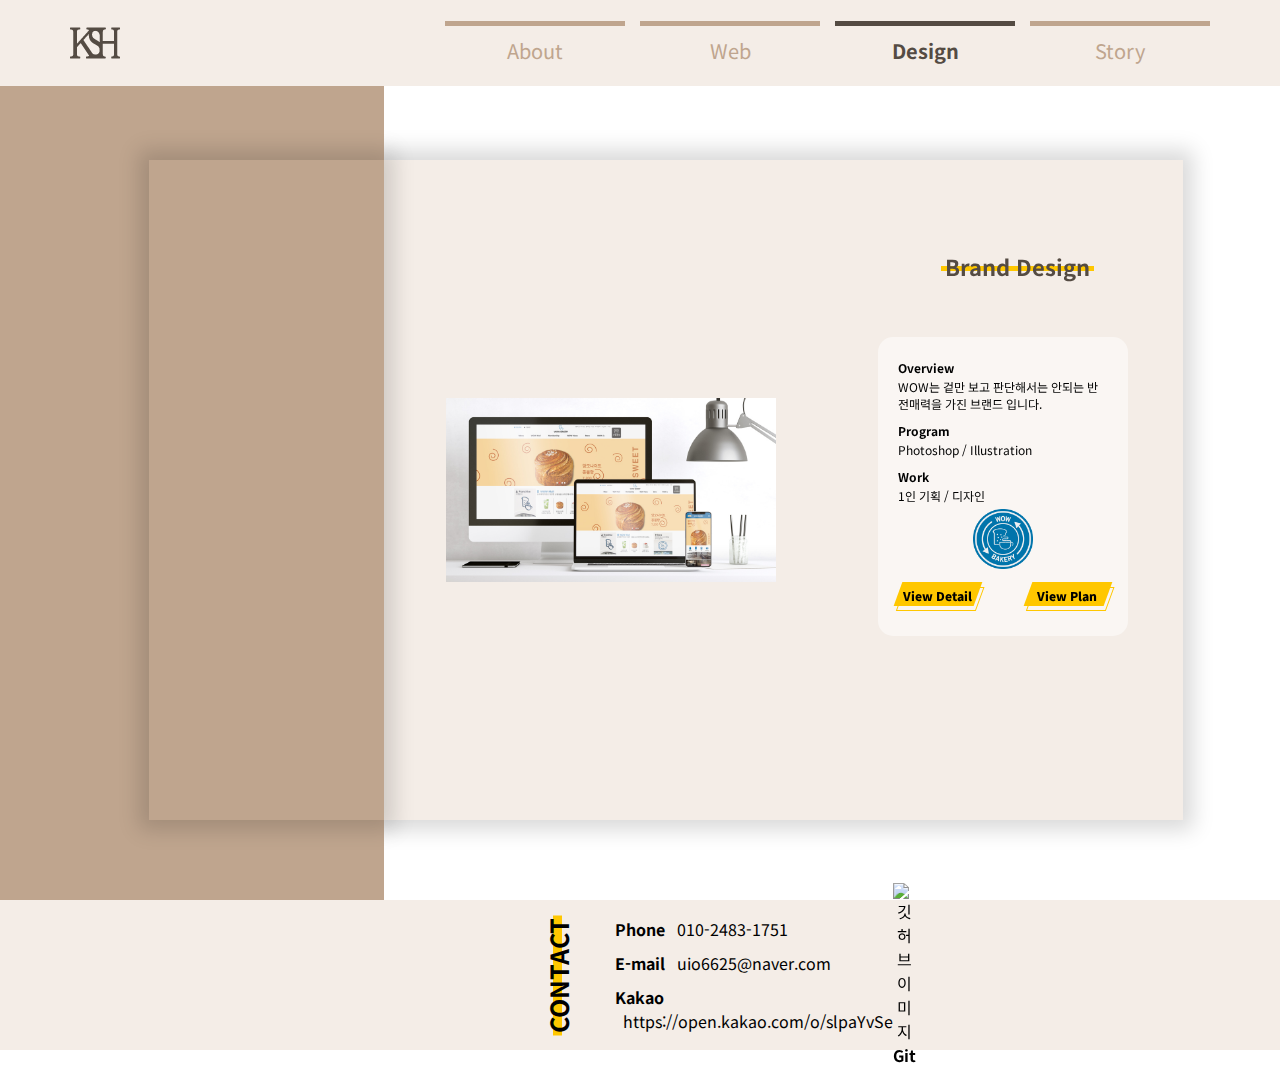
==== commit b369e22c: "mediaquery all fix" ====
--- a/design.html
+++ b/design.html
@@ -24,27 +24,28 @@
         <div class="header_wrap container">
             <h1 class="logo">
                 <a href="index.html">
-                    <img src="img/logo.png" alt="텍스트 로고">
+                    <img class="textlogo" src="img/logo.png" alt="텍스트 로고">
+                <img class="namelogo" src="img/namelogo.png" alt="이니셜 로고">
                 </a>
             </h1>
             <ul class="gnb">
                 <li>
-                    <a href="/index.html">
+                    <a href="index.html">
                         <span>About</span>
                     </a>
                 </li>
                 <li>
-                    <a href="/web.html">
+                    <a href="web.html">
                         <span>Web</span>
                     </a>
                 </li>
                 <li class="on">
-                    <a href="/design.html">
+                    <a href="design.html">
                         <span>Design</span>
                     </a>
                 </li>
                 <li>
-                    <a href="/story.html">
+                    <a href="story.html">
                         <span>Story</span>
                     </a>
                 </li>
@@ -53,6 +54,15 @@
     </header>
     <!-- header end -->
     
+    <div class="MB_container">
+        <div class="MBrenewal">
+            <div class="MBrenewal_container">
+                <img src="img/pattern.png" alt="패턴이미지">
+                <h3>Design</h3>
+                <img src="img/pattern.png" alt="패턴이미지">
+            </div>
+        </div>
+    </div>
     <section class="renewal">
         <div class="wdLeft_bg">
             <div class="wdLeft_container">
@@ -93,7 +103,7 @@
                                     </div>
                                     <div class="btnBox_container">
                                         <div class="site_link">
-                                            <a href="#">
+                                            <a href="BrandDetail.pdf" target="_blank">
                                                 <div class="btnBox">
                                                     <b>View Detail</b>
                                                     <div class="btnBox_sub"></div>
@@ -101,7 +111,7 @@
                                             </a>
                                         </div>
                                         <div class="site_link">
-                                            <a href="#">
+                                            <a href="BrandPlan.pdf" target="_blank">
                                                 <div class="btnBox">
                                                     <b>View Plan</b>
                                                     <div class="btnBox_sub"></div>
@@ -174,6 +184,9 @@
         </div>
 
     </section>
+    <div class="bottom_bar">
+        <div></div>
+    </div>
 
     <footer>
         <h1>CONTACT</h1>
--- a/css/common.css
+++ b/css/common.css
@@ -0,0 +1,191 @@
+@charset "UTF-8";
+@import url('https://fonts.googleapis.com/css2?family=Noto+Sans+KR:wght@100;300;400;500;700;900&display=swap'); /*외부폰트*/
+* {margin: 0;padding: 0;box-sizing: border-box;}
+ul, li {list-style: none;}
+a {text-decoration: none;color: inherit;}
+img {border: none;}
+body {font-family: 'Noto Sans KR', sans-serif;}
+
+/*header*/
+header {
+    width: 100%;
+    /* height: 80px; */
+    padding:18px 70px;
+    background-color: #f4ede7;
+    position: fixed;
+    left: 0;
+    top: 0;
+    z-index: 100;
+}
+
+header .header_wrap {
+    width: 100%;
+    max-width: 1610px;
+    height: 100%;
+    margin: 0 auto;
+    display: flex;
+    justify-content: space-between;
+    align-items: center;
+}
+
+header .logo {
+    font-size: 0;
+}
+
+header .logo a {
+    font-size: 0;
+}
+
+header .logo img {
+    width: 100%;
+    height: 100%;
+}
+
+header .gnb {
+    display: flex;
+
+}
+
+header .gnb li {
+    width: 180px;
+    text-align: center;
+    margin-left: 15px;
+}
+header .gnb li div {
+    width: 100%;
+    height: 5px;
+    background-color: #bfa58e;
+}
+header .gnb li span {
+    font-size: 20px;
+    display: block;
+    padding-top: 15px;
+    color: #bfa58e;
+    transition:0.25s;
+    position:relative;
+}
+header .gnb li span::before,
+header .gnb li span::after{
+    content:"";
+    width:100%;
+    height:5px;
+    background:#bfa58e;
+    position:absolute;
+    left:0;
+    top:0;
+}
+header .gnb li span::after{
+    width:0;
+    background-color:#544b43;
+    transition:all 0.5s;
+    left:50%;
+    transform:translateX(-50%);
+}
+header .gnb li:hover span::after{
+    width:100%;
+}
+header .gnb li.on span{
+    color:#544b43;
+    font-weight:bold;
+}
+header .gnb li.on span::after{
+    width:100%;
+    background-color: #544b43;
+}
+header .gnb li:hover span{
+    font-weight: bold;
+    color: #544b43;
+}
+/* header end */
+
+
+footer{
+    width:100%;
+    height:150px;
+    background-color:#f4ede7;
+    display:flex;
+    padding:0 500px;
+    justify-content: space-between;
+    align-items: center;
+    position:relative;
+}
+footer h1{
+    font-size:25px;
+    font-weight:bold;
+    position:relative;
+    transform:rotate(-90deg);
+}
+footer h1::before{
+    content:"";
+    height:9px;
+    width:105%;
+    background:#FFC700;
+    position:absolute;
+    top:50%;
+    left:-3%;
+    transform:translateY(-50%);
+    z-index:-1;
+}
+
+footer .info li:nth-child(2){
+    padding:10px 0;
+}
+footer .info span{
+    font-size:16px;
+    font-weight:bold;
+}
+footer .info b{
+    font-size:16px;
+    font-weight:normal;
+}
+
+footer .git{
+    text-align:center;
+}
+footer .git img{
+    width:70px;
+    height:70px;
+}
+footer .git span{
+    display:block;
+    font-size:16px;
+    font-weight:bold;
+}
+/* footer end */
+
+.slideUp{
+    position:fixed;
+    bottom:5%;
+    right:3%;
+    z-index:100;
+    display:none;
+    cursor: pointer;
+}
+.slideUp img{
+    width:50px;
+    height:50px;
+    opacity:0.8;
+    transition:all 0.25s;
+}
+.slideUp img:hover{
+    opacity:1;
+}
+/* slideUp end */
+
+
+
+
+
+
+
+
+
+
+
+
+
+
+
+
+
+
--- a/css/layout.css
+++ b/css/layout.css
@@ -6,7 +6,9 @@
     margin:0 auto;
 }
 
-
+header .header_wrap .logo img.namelogo{
+    display:none;
+}
 #about .aboutme {
     width: 100%;
     height: 100vh;
@@ -113,7 +115,9 @@
     background-color: #FFC700;
     z-index: -1;
 }
-
+#about .aboutme .left_box > div{
+    display:none;
+}
 #about .aboutme .aboutme_right {
     width: 50%;
     height: 100%;
@@ -159,7 +163,7 @@
     top: 65%;
     left: 45%;
     transform: translate(-15%,-65%);
-    background-image: url(../img/사진1-3.jpg);
+    background-image: url(../img/picture1.jpg);
     box-shadow:0 0 10px 5px rgba(0,0,0,0.15);
     opacity:0;
     transition:all 1s;
@@ -205,6 +209,7 @@
     box-shadow:0 0 20px 10px rgba(0,0,0,0.15);
     display:flex;
     justify-content: space-between;
+    overflow:hidden;
 }
 
 #about .whoishe .whoishe_left{
@@ -215,11 +220,17 @@
     opacity:0;
     transition:all 1s;
 }
+
 #about .whoishe .whoishe_left.motion{
     transform:translateX(0);
     opacity:1;
 }
-#about .whoishe .whoishe_left h4{
+#about .Tb_whoishe{
+    display:none;
+}
+#about .whoishe .whoishe_left h4,
+#about .Tb_whoishe h4,
+#about .Mb_whoishe h4{
     font-size:35px;
     font-weight:bold;
     color:#544b43;
@@ -228,27 +239,37 @@
     position:relative;
 }
 
-#about .whoishe .whoishe_left ul li{
+#about .whoishe .whoishe_left ul li,
+#about .Tb_whoishe ul li,
+#about .Mb_whoishe ul li{
     padding-bottom:8px;
 }
-#about .whoishe .whoishe_left ul li span{
+#about .whoishe .whoishe_left ul li span,
+#about .Tb_whoishe ul li span,
+#about .Mb_whoishe ul li span{
     font-size:20px;
     font-weight:bold;
     color:#414141;
 }
-#about .whoishe .whoishe_left ul li b{
+#about .whoishe .whoishe_left ul li b,
+#about .Tb_whoishe ul li b,
+#about .Mb_whoishe ul li b{
     font-size:18px;
     font-weight:normal;
     color:#414141;
 }
 
-#about .whoishe .whoishe_left .profile{
+#about .whoishe .whoishe_left .profile,
+#about .Tb_whoishe .whoishe_left{
     margin-bottom:30px;
 }
-#about .whoishe .whoishe_left .profile li:last-child{
+#about .whoishe .whoishe_left .profile li:last-child,
+#about .Tb_whoishe .whoishe_left li:last-child{
     padding-bottom:0;
 }
-#about .whoishe .whoishe_left .profile h4::before {
+#about .whoishe .whoishe_left .profile h4::before,
+#about .Tb_whoishe .whoishe_left h4::before,
+#about .Mb_whoishe h4::before{
     content: "";
     position: absolute;
     top: 50%;
@@ -259,10 +280,12 @@
     z-index: -1;
 }
 
-#about .whoishe .whoishe_left .license li:last-child{
+#about .whoishe .whoishe_left .license li:last-child,
+#about .Tb_whoishe .license_right li:last-child{
     padding-bottom:0;
 }
-#about .whoishe .whoishe_left .license h4::before {
+#about .whoishe .whoishe_left .license h4::before,
+#about .Tb_whoishe .license_right h4::before{
     content: "";
     position: absolute;
     top: 50%;
@@ -272,7 +295,9 @@
     background-color: #FFC700;
     z-index: -1;
 }
-
+#about .whoishe .whoishe_left .process{
+    display:none;
+}
 #about .whoishe .whoishe_right{
     width:62%;
     display:flex;
@@ -439,7 +464,7 @@
     top: 50%;
     left: 33%;
     transform: translate(0,-40%);
-    background-image: url(../img/사진2-3.jpg);
+    background-image: url(../img/picture2.jpg);
     box-shadow:0 0 10px 5px rgba(0,0,0,0.15);
     /* border: 1px solid white; */
     opacity: 0;
@@ -456,6 +481,10 @@
 #about .whoishe .whoishe_center img{
     width: 100%;
     height:100%;
+}
+
+#about .Mb_whoishe{
+    display:none;
 }
 /* whoishe end */
 /* about end */
@@ -488,6 +517,19 @@
     height:100%;
     box-shadow:0 0 20px 10px rgba(0,0,0,0.15);
 }
+#web .renewal .wdLeft_bg > h3{
+    font-size:25px;
+    color:#544b43;
+    text-align:center;
+    padding:20px 0;
+    opacity:0;
+    transition:all 1s;
+    cursor:default;
+    display:none;
+}
+#web .renewal .wdLeft_bg > h3.motion{
+    opacity:1;
+}
 #web .renewal .wdLeft_box h3{
     font-size:40px;
     color:#544b43;
@@ -508,6 +550,12 @@
 #web .renewal .wdLeft_box > div .ptImg_box{
     padding-top:140px;
 }
+#web .renewal .wdLeft_box > div .ptImg_box:last-child{
+    transform:rotate(90deg);
+    margin-right:10px;
+    /* margin-top:20px; */
+    display:none;
+}
 #web .renewal .wdLeft_box > div img{
     width:250px;
     height:131px;
@@ -566,7 +614,7 @@
     margin-bottom:240px;
 }
 #web .renewal .wdRight_box ul{
-    padding:8px 30px 0;
+    padding:0 30px;
 }
 #web .renewal .wdRight_box ul li,
 #design .design_info ul li{
@@ -582,10 +630,10 @@
     font-size:12px;
 }
 #web .site_link{
-    position:absolute;
-    bottom:6%;
-    left:50%;
-    transform:translateX(-50%);
+    position:relative;
+    /*bottom:6%;*/
+    /*left:50%;*/
+    /*transform:translateX(-50%);*/
 }
 .site_link{
     text-align:center;
@@ -669,12 +717,13 @@
 #web .renewal .wdRight_box .renewal_info{
     width:100%;
     max-width:322px;
-    height:100%;
-    max-height:318px;
+    /*height:100%;*/
+    /*max-height:318px;*/
     background-color:rgba(255,255,255,0.5);
     border-radius:15px;
     margin:0 40px 60px 100px;
     position:relative;
+    padding:20px 0;
 }
 #web .renewal .wdRight_box img{
     width:457px;
@@ -686,7 +735,9 @@
     writing-mode: vertical-rl;
     cursor: default;
 }
-
+#web .renewal .Tb_renewal_info{
+    display:none;
+}
 
 #web .renewal .wdRight_box .renewal_2{
     background-image: url(../img/yeogi_bg.jpg);
@@ -791,6 +842,7 @@
     /* height:100%; */
     /* max-height:359px; */
     margin-left: 12%;
+    /* margin:0 auto; */
 }
 #design .dsRight_container{
     width:35%;
@@ -881,6 +933,7 @@
     -ms-flex-align: center;
     -webkit-align-items: center;
     align-items: center;
+    
 }
 .swiper-button-next{
     position:absolute;
@@ -951,6 +1004,9 @@
 #story .newstart .newstartBox .mystory_left strong.motion{
     opacity:1;
 }
+#story .newstart .newstartBox .mystory_right strong{
+    display:none;
+}
 #story .newstart .newstartBox .mystory_left .mystoryBox{
     position:absolute;
     bottom:26%;
@@ -958,6 +1014,7 @@
     transform:translateX(-20%);
     opacity:0;
     transition:all 1s;
+    
 }
 #story .newstart .newstartBox .mystory_left .mystoryBox.motion{
     opacity:1;
@@ -985,7 +1042,8 @@
     margin-left:30%;
 }
 #story .newstart .newstartBox .mystory_right span,
-#story .realization .realizationBox .realization_left span{
+#story .realization .realizationBox .realization_left span,
+#story .mobile_story .container .MBmystoryBox .newstartBox span{
     margin:160px 0 40px 0;
     font-size: 35px;
     font-weight: bold;
@@ -999,12 +1057,14 @@
 }
 
 #story .newstart .newstartBox .mystory_right span.motion,
-#story .realization .realizationBox .realization_left span.motion{
+#story .realization .realizationBox .realization_left span.motion,
+#story .mobile_story .container .MBmystoryBox .newstartBox span.motion{
     transform:translateY(0);
     opacity:1;
 }
 #story .newstart .newstartBox .mystory_right span::before,
-#story .realization .realizationBox .realization_left span::before {
+#story .realization .realizationBox .realization_left span::before,
+#story .mobile_story .container .MBmystoryBox .newstartBox span::before {
     content: "";
     position: absolute;
     top: 50%;
@@ -1022,8 +1082,11 @@
     margin-bottom:95px;
     transition:all 1s;
     opacity:0;
-}
-
+    padding-right:40px;
+}
+#story .realization .realizationBox .realization_left p:last-child{
+    display:none;
+}
 #story .newstart .newstartBox .mystory_right p.motion,
 #story .realization .realizationBox .realization_left p.motion{
     opacity:1;
@@ -1044,7 +1107,7 @@
 #story .newstart .newstartBox .mystory_center{
     width:481px;
     height:527px;
-    background-image: url(../img/사진3-3.jpg);
+    background-image: url(../img/picture3.jpg);
     position:absolute;
     bottom:10%;
     left:20%;
@@ -1106,7 +1169,7 @@
     margin:150px auto 0 auto;
     width:447px;
     height:460px;
-    background-image: url(../img/사진4.jpg);
+    background-image: url(../img/picture4.jpg);
     box-shadow:0 0 10px 5px rgba(0,0,0,0.15);
     transform:translateY(20%);
     transition:all 1s;
@@ -1182,7 +1245,7 @@
 #story .epilogue .left_box > div{
     width:452px;
     height:487px;
-    background-image: url(../img/사진5.jpg);
+    background-image: url(../img/picture5.jpg);
     box-shadow:0 0 10px 5px rgba(0,0,0,0.15);
     margin:-25px auto 0 auto;
     transform:translateX(20%);
@@ -1206,7 +1269,10 @@
     line-height:45px;
     opacity:0;
     transition:all 1s;
-}
+    padding-right:40px;
+}
+
+
 #story .epilogue .right_box p.motion{
     opacity:1;
 }
@@ -1241,9 +1307,1752 @@
     background-color: #FFC700;
     z-index: -1;
 }
+#web .mobile_renewal{
+    display:none;
+}
+#design .MB_container{
+    display:none;
+}
+#story .mobile_story{
+    display:none;
+}
 /* story end */
 
 
 
-
-
+@media all and (max-width:1770px){
+    #about .aboutme .aboutme_center{
+        width:421px;
+        height:447px;
+    }
+    #about .aboutme .right_box .aboutBox h2{
+        font-size:50px;
+    }
+    #about .aboutme .right_box img{
+        width:200px;
+        height:101px;
+        right:10%;
+    }
+    #about .aboutme .right_box .aboutBox{
+        right:150px;
+        right:10%;
+    }
+    #about .aboutme .left_box p.text_ani{
+        font-size:30px;
+    }
+    #about .aboutme .left_box span{
+        font-size:25px;
+    }
+    #about .aboutme .left_box span::before{
+        height:5px;
+    }
+    #about .aboutme .left_box > p.animate{
+        font-size:20px;
+    }
+    #about .whoishe .whoishe_left h4, #about .Tb_whoishe h4, #about .Mb_whoishe h4{
+        font-size:30px;
+    }
+    #about .whoishe .whoishe_left .profile h4::before, #about .Tb_whoishe .whoishe_left h4::before, #about .Mb_whoishe h4::before{
+        height:6px;
+    }
+    #about .whoishe .whoishe_left ul li span, #about .Tb_whoishe ul li span, #about .Mb_whoishe ul li span{
+        font-size:16px;
+    }
+    #about .whoishe .whoishe_center{
+        width:414px;
+        height:517px;
+        background-size:cover;
+    }
+    #about .whoishe .whoishe_right h3{
+        font-size:25px;
+    }
+    #about .whoishe .whoishe_right .processBox{
+        width:425px;
+        height:83px;
+    }
+    #about .whoishe .whoishe_right .processBox ul li img{
+        width:40px;
+        height:40px;
+    }
+    #about .whoishe .whoishe_right .processBox ul li span{
+        font-size:12px;
+    }
+    #about .whoishe .whoishe_right .skillBox{
+        width:425px;
+        height:250px;
+    }
+    #about .whoishe .whoishe_right .border{
+        margin-top:25px;
+    }
+    #about .whoishe .whoishe_right .skill_left ul li i{
+        font-size:16px;
+    }
+    #about .whoishe .whoishe_right .skill_left ul li span{
+        font-size:14px;
+    }
+    #about .whoishe .whoishe_right .skill_left ul li{
+        padding-right:30px;
+    }
+    #about .whoishe .whoishe_right .skill_right .rightBox span{
+        font-size:13px;
+    }
+    #about .whoishe .whoishe_right .skill_right .rightBox .skillImg img{
+        width:50px;
+        height:50px;
+    }
+    #about .whoishe .whoishe_right .skill_right .rightBox p{
+        font-size:12px;
+    }
+
+    #web .renewal .wdLeft_box > div ul li{
+        font-size:25px;
+    }
+    #web .renewal .wdLeft_box h3{
+        font-size:30px;
+    }
+    #web .renewal .wdLeft_box > div img{
+        width:220px;
+        height:111px;
+    }
+    #design .dsLeft_container img{
+        width:100%;
+        max-width:504px;
+    }
+
+    #design .dsRight_container .design_info{
+        transform:translateX(-10%);
+    }
+    #design .wdLeft_box h3{
+        font-size:30px;
+    }
+    #design .wdLeft_box img{
+        width:220px;
+    }
+    #story .newstart .newstartBox .mystory_left strong{
+        font-size:35px;
+    }
+    #story .newstart .newstartBox .mystory_left .mystoryBox h2{
+        font-size:50px;
+    }
+    #story .newstart .newstartBox .mystory_center{
+        width:431px;
+        height:477px;
+    }
+    #story .newstart .newstartBox .mystory_right span, #story .realization .realizationBox .realization_left span, #story .mobile_story .container .MBmystoryBox .newstartBox span{
+        font-size:25px;
+    }
+    #story .newstart .newstartBox .mystory_right p, #story .realization .realizationBox .realization_left p{
+        font-size:20px;
+    }
+    #story .newstart .newstartBox .mystory_right img{
+        width:200px;
+        height:101px;
+    }
+    #story .epilogue .ep_title h1{
+        font-size:50px;
+        margin-top:15px;
+    }
+    #story .epilogue .title_bg{
+        height:100px;
+    }
+    #story .epilogue .right_box p.endText{
+        font-size:20px;
+    }
+    #story .epilogue .right_box p.text_ani{
+        font-size:40px;
+    }
+    #story .epilogue .left_box > div{
+        width:422px;
+        height:437px;
+    }
+    #story .epilogue{
+        /* height:630px; */
+    }
+    
+    /* #web .renewal .wdLeft_box > div ul{
+        padding-right:40px;
+    } */
+    
+}
+
+@media all and (min-width:1025px) and (max-width:1525px){
+    
+    #design .dsLeft_container img{
+        width:100%;
+        max-width:420px;
+    }
+    #design .dsRight_container > span{
+        font-size:22px;
+        max-width:153px;
+    }
+    #design .dsRight_container > span::before{
+        height:5px;
+    }
+    #design .dsRight_container .design_info{
+        /* transform:translateX(-30%); */
+    }
+    #web .renewal .wdRight_box h2{
+        font-size:50px;
+    }
+    #web .renewal .wdRight_box img{
+        width:407px;
+        height:344px;
+    }
+    #web .renewal .wdRight_box .renewal_info{
+        margin-left:20px;
+    }
+    #web .renewal .wdLeft_box > div{
+        align-items: center;
+        flex-direction: column-reverse;
+    }
+    #web .renewal .wdLeft_box > div ul{
+        padding:0;
+        font-size:23px;
+    }
+    #web .renewal .wdLeft_box > div img{
+        width:180px;
+        height:91px;
+    }
+    #web .renewal .wdLeft_box > div .ptImg_box{
+        padding-top:90px;
+    }
+}
+
+@media all and (max-width:1610px){
+    #web .renewal .wdLeft_box > div ul li{
+        /* font-size:18px; */
+    }
+}
+@media all and (min-width:1025px) and (max-width:1310px){
+    #about .aboutme .right_box .aboutBox{
+        right:75px;
+    }
+    #design .dsRight_container .design_info{
+        width:250px;
+        height:auto;
+        padding-bottom:30px;
+    }
+    #design .dsLeft_container img{
+        width:330px;
+    }
+    .btnBox{
+        width:80px;
+        height:24px;
+    }
+    .btnBox b{
+        width:80px;
+        font-size:12px;
+    }
+    #design .designRight_box .design_info .logoImg_container img{
+        width:60px;
+        height:60px;
+    }
+    #story .newstart .newstartBox .mystory_center{
+        width:381px;
+        height:427px;
+        left:15%;
+    }
+    #story .newstart .newstartBox .mystory_left .mystoryBox h2{
+        font-size:35px;
+    }
+    #story .newstart .newstartBox .mystory_left .mystoryBox{
+        left:-2%;
+    }
+    #story .realization .realizationBox .realization_right > div{
+        width:347px;
+        height:410px;
+        background-size:cover;
+    }
+    #story .epilogue .left_box > div{
+        width:362px;
+        height:387px;
+    }
+    #design .dsLeft_container img{
+        
+    }
+    #about .aboutme .right_box img{
+        right:75px;
+    }
+    #about .aboutme .aboutme_center{
+        max-width:341px;
+        height:397px;
+        background-size:cover;
+    }
+    #about .whoishe .whoishe_center{
+        width:324px;
+        height:427px;
+    }
+    #about .whoishe .whoishe_left{
+        /* padding-right:160px; */
+    }
+    #about .whoishe .whoishe_right{
+        /* padding-left:360px; */
+    }
+}
+
+/* Tablet Device */
+@media all and (min-width:769px) and (max-width:1024px){
+    .container{
+        width:100%;
+        max-width:944px;
+        margin:0 auto;
+    }
+    header .container{
+        width:100%;
+        max-width:944px;
+        margin:0 auto;
+    }
+
+    header .logo img{
+        width:131px;
+    }
+    header .gnb li{
+        width:113px;
+        margin-left:10px;
+    }
+    header .gnb li:last-child(){
+        margin-left:0;
+    }
+    header .gnb li span{
+        font-size:16px;
+    }
+    footer{
+        width:100%;
+        padding:0 180px;
+    }
+    /* header end */
+    #about{
+        /* height:1000px; */
+    }
+    #about .aboutme{
+        height:787px;
+        margin-bottom:0;
+    }
+    #about .aboutme .right_bg{
+        display:none;
+    }
+    #about .aboutmeBox{
+        width:100%;
+        max-width:944px;
+        height:100%;
+        max-height:565px;
+    }
+    #about .aboutmeBox .aboutme_left{
+        width:50%;
+        height:100%;
+    }
+    #about .aboutmeBox .aboutme_left .left_box p{
+        font-size:18px;
+        line-height:30px;
+    }
+    #about .aboutmeBox .aboutme_left .left_box p.text_ani{
+        font-size:25px;
+    }
+    #about .aboutmeBox .aboutme_left .left_box span{
+        font-size:20px;
+        margin-bottom:30px;
+    }
+    #about .aboutmeBox .aboutme_left .left_box span::before{
+        height:6px;
+    }
+    #about .aboutmeBox .aboutme_left .left_box > div{
+        display:block;
+        transform:rotate(90deg);
+        margin-top:80px;
+    }
+    #about .aboutmeBox .aboutme_left .left_box > div img{
+        width:192px;
+    }
+    #about .aboutmeBox .aboutme_right{
+        width:50%;
+        height:100%;
+    }
+    #about .aboutmeBox .aboutme_right img{
+        display:none;
+    }
+    #about .aboutmeBox .aboutme_right .aboutBox{
+        padding-bottom:310px;
+        padding-left:80px;
+        transform:rotate(0deg);
+    }
+    #about .aboutmeBox .aboutme_right .aboutBox h2{
+        font-size:40px;
+    }
+
+    #about .aboutmeBox .aboutme_center{
+        /* display:none; */
+        width:100%;
+        max-width:386px;
+        top:67%;
+        left:50%;
+        /* background-image:url(../img/picture1.jpg) repeat; */
+        height:423px;
+    }
+    /* aboutmeBox end */
+
+    #about .whoishe .left_bg,
+    #about .Tb_whoishe .right_bg{
+        width:516px;
+        height:522px;
+        background-color:#bfa58e;
+    }
+    #about .whoishe .whoisheBox{
+        width:100%;
+        height:356px;
+    }
+    #about .whoishe .whoisheBox .whoishe_left{
+        position:relative;
+        width:65%;
+    }
+    #about .whoishe .whoisheBox .whoishe_left .profile,
+    #about .whoishe .whoisheBox .whoishe_left .license{
+        display:none;
+    }
+    #about .whoishe .whoisheBox .whoishe_left .process{
+        display:flex;
+        flex-direction: column;
+        align-items: center;
+        position:absolute;
+        top:50%;
+        left:50%;
+        transform:translate(-50%,-50%);
+        /* justify-content: center; */
+    }
+    
+    #about .whoishe .whoisheBox .whoishe_left .process h3{
+        font-size:20px;
+        color:#544b43;
+        margin-bottom:20px;
+    }
+    #about .whoishe .whoisheBox .whoishe_left .process .processBox{
+        width:236px;
+        height:188px;
+        border-radius: 30px;
+        background-color:#f4ede7;
+        /* padding-left:1px; */
+        /* padding-right:24px; */
+        padding-top:15px;
+    }
+    #about .whoishe .whoisheBox .whoishe_left .process .processBox ul{
+        width:170px;
+        height:133px;
+        display:flex;
+        flex-wrap: wrap;
+        margin:0 auto;
+        /* flex-direction:wrap; */
+    }
+    #about .whoishe .whoisheBox .whoishe_left .process .processBox ul li{
+        width:33%;
+        margin-bottom:10px;
+    }
+    #about .whoishe .whoisheBox .whoishe_left .process .processBox ul li img{
+        width:40px;
+    }
+    #about .whoishe .whoisheBox .whoishe_left .process .processBox ul li span{
+        font-size:11px;
+        color:black;
+    }
+    #about .whoishe .whoisheBox .whoishe_left .process .processBox ul li:nth-child(4){
+        margin-left:30px;
+    }
+    #about .whoishe .whoishe_center{
+        /* display:none; */
+        background-image: url(../img/1024picture2.jpg);
+        width:100%;
+        max-width:330px;
+        height:100%;
+        max-height:375px;
+        position:absolute;
+        top:75%;
+        z-index:10;
+    }
+    #about .whoishe .whoisheBox .whoishe_right{
+        padding-left:0;
+    }
+    #about .whoishe .whoisheBox .whoishe_right .process{
+        display:none;
+    }
+    
+    #about .whoishe .whoisheBox .whoishe_right .skill h3{
+        font-size:20px;
+    }
+    #about .whoishe .whoisheBox .whoishe_right .skill .skillBox{
+        width:366px;
+        height:188px;
+        border-radius: 30px;
+        position:relative;
+    }
+    #about .whoishe .whoisheBox .whoishe_right .skill .skillBox .skill_left .iBox{
+        text-align:center;
+    }
+    #about .whoishe .whoisheBox .whoishe_right .skill .skillBox .skill_left i{
+        font-size:14px;
+    }
+    #about .whoishe .whoisheBox .whoishe_right .skill .skillBox .skill_left span{
+        font-size:10px;
+    }
+    #about .whoishe .whoisheBox .whoishe_right .skill .skillBox .skill_left li{
+        margin-left:15px;
+        margin-bottom:5px;
+    }
+    
+    #about .whoishe .whoisheBox .whoishe_right .skill .skillBox .border{
+        height:144px;
+        position:absolute;
+        top:0;
+        left:130px;
+    }
+    #about .whoishe .whoisheBox .whoishe_right .skill .skillBox .border .line{
+        width:3px;
+        margin-left:-1px;
+    }
+    #about .whoishe .whoisheBox .whoishe_right .skill_right .skillImg img{
+        width:46px;
+        height:46px;
+    }
+    #about .whoishe .whoisheBox .whoishe_right .skill_right .rightBox{
+        padding:0 20px 0 20px;
+    }
+    #about .whoishe .whoisheBox .whoishe_right .skill_right .rightBox span{
+        font-size:12px;
+    }
+    #about .whoishe .whoisheBox .whoishe_right .skill_right .rightBox p{
+        font-size:8px;
+    }
+
+    #about .Tb_whoishe{
+        height:522px;
+        margin-top:-13%;
+        position:relative;
+        display:block;
+    }
+    #about .Tb_whoishe .right_bg{
+        position:absolute;
+        right:0;
+        z-index:-1;
+    }
+    #about .Tb_whoishe .container{
+        height:100%;
+        padding:80px 0 80px 0;
+    }
+    #about .Tb_whoishe .whoisheBox{
+        display: flex;
+        width:100%;
+        height:100%;
+        box-shadow:0 0 20px 10px rgba(0,0,0,0.15);
+    }
+    #about .Tb_whoishe .whoisheBox .whoishe_left{
+        width:50%;
+        text-align:center;
+        padding-top:46px;
+        transition:all 1s;
+        opacity:0;
+    }
+    #about .Tb_whoishe .whoisheBox .whoishe_left.motion{
+        opacity:1;
+    }
+    #about .Tb_whoishe .whoisheBox .license_right{
+        width:50%;
+        text-align:center;
+        padding-top:46px;
+        transition:all 1s;
+        opacity:0;
+    }
+    #about .Tb_whoishe .whoisheBox .license_right.motion{
+        opacity:1;
+    }
+    #web .renewal .wdLeft_box > div{
+        height:100%;
+    }
+    #web .renewal .wdLeft_container{
+        padding-top:0;
+        padding-left:35px;
+        /* height:50%; */
+        /* padding-right:35px; */
+        /* padding-bottom:500px; */
+    }
+    #web .renewal .wdLeft_bg .wdLeft_box{
+        width:100%;
+        height:auto;
+        margin-top:40px;
+    }
+    #web .renewal .wdLeft_bg .wdLeft_box h3{
+        display:none;
+    }
+    #web .renewal .wdLeft_bg > h3{
+        display:block;
+        margin-top:40px;
+        /* padding-top:50px; */
+    }
+    #web .renewal .wdLeft_box > div{
+        flex-direction: column;
+        align-items: center;
+        justify-content: center;
+    }
+    #web .renewal .wdLeft_box > div .ptImg_box{
+        /* position:absolute;
+        top:41%;
+        left:33%; */
+        padding:0;
+        transform:rotate(270deg);
+        margin-top:50px;
+        margin-bottom:50px;
+    }
+    #web .renewal .wdLeft_box > div .ptImg_box img{
+        width:140px;
+        height:78px;
+        transform:rotate(0);
+    }
+    #web .renewal .wdLeft_box > div .ptImg_box:last-child{
+        display:block;
+    }
+    #web .renewal .wdLeft_box > div ul{
+        /* position:absolute;
+        top:40%;
+        left:40%; */
+        /* transform:translateY(-50%); */
+        padding:0;
+    }
+    #web .renewal .wdLeft_box > div ul li{
+        font-size:25px;
+    }
+    #web .renewal .wdLeft_box > div ul li:nth-child(2){
+        margin:5px 0;
+    }
+
+
+    #web .renewal .wdRight_box{
+        padding-top:75px;
+        padding-right:35px;
+        padding-bottom:0;
+        height:100%;
+    }
+    #web .renewal .wdRight_box img{
+        width:373px;
+        height:271px;
+    }
+    #web .renewal .wdRight_box h2{
+        font-size:50px;
+        writing-mode: inherit;
+        position:absolute;
+        top:80px;
+    }
+    #web .renewal .wdRight_box .renewal_1,
+    #web .renewal .wdRight_box .renewal_2,
+    #web .renewal .wdRight_box .renewal_3{
+        height: 91vh;
+        align-items: inherit;
+        justify-content: center;
+        padding-top: 160px;
+        position: relative;
+        margin-bottom: 0;
+        background-repeat: no-repeat;
+        background-position: center top;
+        background-size: cover;
+    }
+    #web .renewal .renewal_info{
+        display:none;
+    }
+    #web .renewal .Tb_renewal_info{
+        display:flex;
+        position:absolute;
+        top:480px;
+        background-color:rgba(255,255,255,0.5);
+        border-radius: 15px;
+        width:454px;
+        height:173px;
+        /* padding:0 15px; */
+    }
+    #web .renewal .Tb_renewal_info .info_left{
+        /* background:blue; */
+        /* width:20%; */
+    }
+    #web .renewal .Tb_renewal_info .info_left ul{
+        text-align:right;
+        /* background:blue; */
+        padding:8px 20px 0;
+    }
+    #web .renewal .Tb_renewal_info .info_left ul li{
+        padding-bottom:5px;
+    }
+    #web .renewal .Tb_renewal_info .info_right{
+        padding-top:1px;
+    }
+    #web .renewal .Tb_renewal_info .info_right ul{
+        padding:8px 0 0;
+    }
+    #web .renewal .Tb_renewal_info .info_right ul li{
+        
+    }
+    #web .renewal .Tb_renewal_info span{
+        display:block;
+        font-size:12px;
+        font-weight:bold;
+        color:black;
+    }
+    #web .renewal .Tb_renewal_info b{
+        display:block;
+        font-size:10px;
+        font-weight:normal;
+        height:17px;
+    }
+    #web .renewal .site_link{
+        bottom:-70%;
+        left:-40%;
+    }
+    #web .renewal .site_link p{
+        font-size:12px;
+        font-weight:900;
+        transform:skew(20deg);
+    }
+    
+    #design .renewal .wdLeft_container{
+        padding-left:40px;
+    }
+    
+    #design .wdLeft_box h3{
+        font-size:30px;
+    }
+    #design .wdLeft_box img{
+        width:181px;
+    }
+    #design .dsLeft_container img{
+        width:468px;
+        height:293px;
+        position:absolute;
+        top:12%;
+        left:50%;
+        transform:translateX(-50%);
+        margin:0 auto;
+        /* margin-left:13%; */
+    }
+    #design .swiper-slide{
+        flex-direction:column;
+    }
+    #design .dsRight_container > span{
+        position:absolute;
+        z-index:1;
+        font-size:25px;
+        left:50%;
+        transform:translateX(-50%);
+        /* top:5%; */
+        /* left:25%; */
+        /* margin:0 auto; */
+        margin-left:0;
+        text-align:center;
+    }
+    
+    #design .dsRight_container .design_info{
+        width:408px;
+        height:289px;
+        position:absolute;
+        top:50%;
+        left:50%;
+        transform:translateX(-50%);
+        padding-top:5px;
+    }
+    #design .dsRight_container .design_info .designTitle{
+        margin-bottom:20px;
+    }
+    .swiper-button-next{
+        top:32%;
+    }
+    .swiper-button-prev{
+        top:32%;
+    }
+    .btnBox{
+        width:93px;
+        
+    }
+    .btnBox b{
+        font-size: 12px;
+        width:100%;
+    }
+    #design .designRight_box .design_info .btnBox_container{
+        justify-content: space-around;
+    }
+    #design .dsRight_container .design_info ul li span{
+        font-size:12px;
+    }
+    #design .dsRight_container .design_info ul li p{
+        font-size:12px;
+    }
+    #design .dsRight_container .design_info .logoImg_container img{
+        width:87px;
+    }
+    #design .dsRight_container > span::before{
+        width:84%;
+        height:6px;
+    }
+    #story .newstart{
+        height:auto;
+    }
+    #story .newstart .left_bg{
+        width:35%;
+        height:717px;
+    }
+    
+    #story .newstart .newstartBox{
+        height:529px;
+    }
+    #story .newstart .newstartBox .mystory_left{
+        width:34%;
+    }
+    #story .newstart .newstartBox .mystory_left strong{
+        display:none;
+    }
+    #story .newstart .newstartBox .mystory_right strong{
+        font-size:25px;
+        color:#544b43;
+        display:block;
+        margin-left:30px;
+        margin-top:50px;
+        transition:all 1s;
+        opacity:0;
+    }
+    #story .newstart .newstartBox .mystory_right strong.motion{
+        opacity:1;
+    }
+    #story .newstart .newstartBox .mystory_right span{
+        font-size:20px;
+        margin-top:50px;
+        margin-bottom:20px;
+    }
+    #story .newstart .newstartBox .mystory_right span::before{
+        height:6px;
+    }
+    #story .newstart .newstartBox .mystory_right p{
+        font-size:18px;
+        line-height:30px;
+        margin-bottom: 60px;
+    }
+    #story .newstart .newstartBox .mystory_right img{
+        width:179px;
+        margin-left:100px;
+    }
+    #story .newstart .newstartBox .mystory_left .mystoryBox{
+
+    }
+    #story .newstart .newstartBox .mystory_left .mystoryBox h2{
+        transform:skew(0deg);
+        font-size:40px;
+        display:inline-block;
+        margin-bottom:300px;
+        margin-left:80px;
+        display:none;
+    }
+    
+
+    #story .newstart .newstartBox .mystory_center{
+        /* display:none; */
+        width:100%;
+        max-width:331px;
+        height:363px;
+        background-size:cover;
+        left:110px;
+    }
+
+    #story .realization{
+        height:auto;
+    }
+    #story .realization .right_bg{
+        width:100%;
+        max-width:276px;
+        height:100%;
+        max-height:605px;
+    }
+    #story .realization .container{
+        padding-top:90px;
+    }
+    #story .realization .container .realizationBox{
+        height:527px;
+        /* margin-bottom:600px; */
+    }
+
+    #story .realization .realizationBox .realization_left{
+        padding-right:0;
+    }
+    #story .realization .realizationBox .realization_left span{
+        font-size:20px;
+        margin-top:50px;
+        margin-bottom:40px;
+    }
+    #story .realization .realizationBox .realization_left span::before{
+        height:6px;
+    }
+    #story .realization .realizationBox .realization_left p{
+        font-size: 18px;
+    }
+    #story .realization .realizationBox .realization_left p.pointText{
+        display:none;
+    }
+    #story .realization .realizationBox .realization_left p:last-child{
+        display:block;
+        line-height: 30px;
+    }
+    #story .realization .realizationBox .realization_right{
+        width:276px
+    }
+    #story .realization .realizationBox .realization_right > div{
+        width:100%;
+        max-width:314px;
+        height:324px;
+        background-size:cover;
+        margin-top:100px;
+        margin-left:40px;
+    }
+    
+    #story .epilogue{
+        height:750px;
+    }
+    #story .epilogue .title_bg{
+        height:70px;
+    }
+    #story .epilogue .ep_title h1{
+        font-size:40px;
+        margin-top:5px;
+    }
+    #story .epilogue .ep_container{
+        flex-direction: column;
+        align-items: center;
+    }
+    #story .epilogue .ep_container .left_box{
+        height:auto;
+        /* margin-bottom:50px; */
+    }
+    #story .epilogue .ep_container .left_box > div{
+        width:316px;
+        height:340px;
+        background-size:cover;
+        margin-top:50px;
+        margin-bottom:40px;
+    }
+    #story .epilogue .ep_container .right_box{
+        padding:0;
+        width:100%;
+        height:auto;
+        text-align:center;
+    }
+    
+    #story .epilogue .right_box p.endText{
+        font-size:18px;
+        line-height:30px;
+        /* display:block; */
+    }
+    #story .epilogue .ep_container .right_box p.text_ani{
+        margin-top:20px;
+        font-size:35px;
+    }
+    #story footer{
+        
+    }
+    #web .mobile_renewal{
+        display:none;
+    }
+    #design .MB_container{
+        display:none;
+    }
+}
+
+
+/* Mobile Device */
+@media all and (max-width:768px){
+    .container{
+        width:100%;
+        max-width:728px;
+    }
+    header{
+        padding:30px 0;
+    }
+    header .container{
+        width:100%;
+        max-width:548px;
+        margin:0 auto;
+    }
+    header .header_wrap{
+        
+    }
+    header .logo img.textlogo{
+        /* width:105px; */
+        /* display:none; */
+    }
+    header .logo{
+        display:none;
+    }
+    header .header_wrap .logo img.textlogo{
+        display:none;
+    }
+    header .header_wrap .logo img.namelogo{
+        display:block;
+        height:40px;
+        width:50px;
+    }
+
+    header .gnb{
+        position:absolute;
+        left:50%;
+        transform:translateX(-50%);
+    }
+    header .gnb li{
+        width:67px;
+        margin-left:10px;
+    }
+    header .gnb li:last-child(){
+        margin-left:0;
+    }
+    header .gnb li span{
+        font-size:14px;
+    }
+    footer{
+        width:100%;
+        height:100px;
+        padding:0;
+        justify-content: space-around;
+    }
+    footer h1{
+        font-size:16px;
+    }
+    footer h1::before{
+        height:4px;
+    }
+    footer .info ul li:nth-child(2){
+        padding:5px 0;
+    }
+    footer .info ul li span{
+        font-size:13px;
+    }
+    footer .info ul li b{
+        font-size:13px;
+    }
+    footer .git img{
+        width:50px;
+        height:50px;
+    }
+    footer .git span{
+        font-size:13px;
+    }
+    .slideUp img{
+        display:none;
+    }
+
+    #about .aboutme{
+        height:auto;
+    }
+    #about .aboutme .container{
+        height:auto;
+        padding:50px 0 0 0;
+    }
+    #about .aboutme .right_bg{
+        display:none;
+    }
+    #about .aboutme .aboutmeBox{
+        width:548px;
+        margin:0 auto;
+        height:570px;
+        flex-direction: column;
+        position:relative;
+        box-shadow:0 0 10px 5px rgba(0,0,0,0.15);
+    }
+    #about .aboutme .aboutmeBox .left_box{
+        /* background:blue; */
+        justify-content: inherit;
+        position:absolute;
+        top:22px;
+        left:50%;
+        transform:translateX(-50%);
+    }
+    #about .aboutme .aboutmeBox .left_box p.animate{
+        font-size:18px;
+        line-height: 30px;
+        padding-top:300px;
+    }
+    #about .aboutme .aboutmeBox .left_box p.text_ani{
+        font-size:20px;
+    }
+    #about .aboutme .aboutmeBox .left_box span{
+        font-size:18px;
+    }
+    #about .aboutme .aboutmeBox .left_box span::before{
+        height:5px;
+    }
+    #about .aboutme .aboutmeBox .aboutme_right img{
+        display:none;
+    }
+    #about .aboutme .aboutmeBox .right_box .aboutBox h2{
+        display:none;
+    }
+    #about .aboutme .aboutmeBox .aboutme_center{
+        width:312px;
+        height:342px;
+        background-size:cover;
+        position:absolute;
+        top:95px;
+        left:50%;
+        transform:translateX(-50%);
+    }
+    #about .whoishe .whoishe_right .processBox{
+        height:174px;
+    }
+    #about .whoishe .left_bg{
+        width:100%;
+        max-width:728px;
+        height:311px;
+        left:50%;
+        transform:translateX(-50%);
+        
+    }
+    #about .whoishe .container{
+        padding-top:40px;
+        display:none;
+    }
+    #about .whoishe .whoisheBox{
+        width:100%;
+        max-width:548px;
+        height:662px;
+        margin:0 auto;
+        box-shadow:0 0 10px 5px rgba(0,0,0,0.15);
+        
+    }
+    #about .whoishe .whoisheBox .whoishe_left{
+        display:none;
+    }
+    
+    #about .whoishe .whoishe_right h3{
+        font-size:20px;
+    }
+    #about .whoishe .whoishe_right .process{
+        position:absolute;
+        top:0;
+        left:42%;
+        padding-top:24px;
+    }
+    #about .whoishe .whoishe_right .processBox{
+        width:266px;
+        height:188px;
+        border-radius: 30px;
+    }
+    #about .whoishe .whoishe_right .processBox ul{
+        width: 170px;
+        height: auto;
+        display: flex;
+        flex-wrap: wrap;
+        margin: 0 auto;
+        padding-top:30px;
+    }
+    #about .whoishe .whoishe_right .processBox ul li{
+        width:30%;
+        padding:0;
+        margin-bottom:10px;
+        margin-right:5px;
+    }
+    #about .whoishe .whoishe_right .processBox ul li:nth-child(3){
+        margin-right:0;
+    }
+    #about .whoishe .whoishe_right .processBox ul li:last-child{
+        padding-left:10px;
+    }
+    #about .whoishe .whoishe_right .processBox ul li:last-child span{
+        padding-left:5px;
+    }
+    #about .whoishe .whoishe_right .processBox ul li img{
+        width:40px;
+        height:40px;
+        /* padding-left:0; */
+    }
+    #about .whoishe .whoishe_right .processBox ul li span{
+        font-size:11px;
+        display:block;
+    }
+    #about .whoishe .whoishe_right h3{
+        font-size: 20px;
+        margin-bottom:20px;
+    }
+    #about .whoishe .whoishe_right .skillBox{
+        width:366px;
+        height:188px;
+        border-radius: 30px;
+    }
+    #about .whoishe .whoishe_right .skill_left ul li span{
+        font-size:10px;
+    }
+    #about .whoishe .whoishe_right .skill_left ul li i{
+        font-size:15px;
+    }
+    #about .whoishe .whoishe_right .skill{
+        position:absolute;
+        top:53%;
+        left:27%;
+    }
+    #about .whoishe .whoishe_right .skill_right .rightBox .skillImg img{
+        width:45px;
+        height:45px;
+    }
+    #about .whoishe .whoishe_right .skill_right .rightBox span{
+        font-size:12px;
+    }
+    #about .whoishe .whoishe_right .skill_right .rightBox p{
+        font-size:10px;
+    }
+    #about .whoishe .whoishe_right .skill_left{
+        width:30%;
+        /* background:blue; */
+    }
+    #about .whoishe .whoishe_right .skill_left ul li{
+        padding-left:13px;
+        margin:0;
+        margin-bottom:5px;
+    }
+    #about .whoishe .whoishe_right .border{
+        margin-top:25px;
+        margin-left:10px;
+        height:144px;
+    }
+    #about .whoishe .whoishe_right .skill_right .rightBox{
+        padding:0 30px;
+    }
+    #about .whoishe .whoishe_center{
+        display:none;
+    }
+    #about .whoishe .whoishe_center.motion{
+        width:100%;
+        max-width:330px;
+        height:400px;
+        background-size:cover;
+        top:95%;
+        left:28%;
+        /* display:none; */
+    }
+    #about .Mb_whoishe{
+        display:block;
+        height:620px;
+        position:relative;
+    }
+    #about .Mb_whoishe .bottom_bg{
+        background-color:#bfa58e;
+        width:100%;
+        max-width:728px;
+        height:330px;
+        position:absolute;
+        bottom:0;
+        left:50%;
+        transform:translateX(-50%);
+        z-index:-1;
+        display:none;
+    }
+    #about .Mb_whoishe .whoisheBox{
+        width:100%;
+        max-width:548px;
+        height:548px;
+        box-shadow:0 0 10px 5px rgba(0,0,0,0.15);
+        margin:0 auto;
+        margin-top:100px;
+    }
+    #about .Mb_whoishe .whoisheBox h4{
+        font-size:25px;
+        margin-bottom:15px;
+    }
+    #about .Mb_whoishe .whoisheBox h4::before{
+        height:6px;
+    }
+    #about .Mb_whoishe .whoisheBox ul li span{
+        font-size:16px;
+    }
+    #about .Mb_whoishe .whoisheBox .whoishe_top{
+        text-align:center;
+        padding-top:25px;
+        margin-bottom:30px;
+        transition:all 1s;
+        opacity:0;
+    }
+    #about .Mb_whoishe .whoisheBox .whoishe_top.motion{
+        opacity:1;
+    }
+    #about .Mb_whoishe .whoisheBox .whoishe_bottom{
+        text-align:center;
+        transition:all 1s;
+        opacity:0;
+        padding-top:20px;
+    }
+    #about .Mb_whoishe .whoisheBox .whoishe_bottom.motion{
+        opacity:1;
+    }
+    /* about end */
+
+    #web .renewal{
+        display:none;
+    }
+    #web .wdLeft_bg{
+        display:none;
+    }
+    #web .mobile_renewal{
+        display:block;
+        width:100%;
+        max-width:768px;
+        /* height:2040px; */
+        /* background-color:#bfa58e; */
+        padding-top:60px;
+        /* position:relative; */
+    }
+    #web .mobile_renewal .MBrenewal,
+    #design .MBrenewal{
+        background-color:#bfa58e;
+        padding-top:40px;
+    }
+    #design .MB_container{
+        padding-top:40px;
+    }
+    #design .MBrenewal{
+        padding-top:80px;
+    }
+    #web .mobile_renewal .MBrenewal_container,
+    #design .MBrenewal .MBrenewal_container{
+        width:100%;
+        max-width:630px;
+        height:120px;
+        /* background:blue; */
+        margin:0 auto;
+        /* padding-top:120px; */
+        /* position:absolute; */
+        /* bottom:0; */
+        /* left:50%; */
+        /* transform:translateX(-50%); */
+        box-shadow:0 0 20px 10px rgba(0,0,0,0.15);
+        display:flex;
+        align-items: center;
+        justify-content: space-around;
+    }
+    #web .mobile_renewal .MBrenewal_container img:first-child,
+    #design .MBrenewal .MBrenewal_container img:first-child{
+        transform:rotate(180deg);
+    }
+    #web .mobile_renewal .MBrenewal_container img,
+    #design .MBrenewal .MBrenewal_container img{
+        width:134px;
+        height:70px;
+        
+    }
+    
+    #web .mobile_renewal .MBrenewal_container h3,
+    #design .MBrenewal .MBrenewal_container h3{
+        font-size:25px;
+        color:#544b43;
+        font-weight:bold;
+    }
+    #web .mobile_renewal .container{
+        background-color:#f4ede7;
+        box-shadow:0 0 10px 5px rgba(0,0,0,0.15);
+        width:100%;
+        max-width:630px;
+        margin:0 auto;
+        height:544px;
+        position:relative;
+        overflow:hidden;
+    }
+    #web .mobile_renewal .container .MBbg{
+        width:100%;
+        max-width:568px;
+        height:474px;
+        margin:0 auto;
+    }
+    #web .mobile_renewal .container .MBbg .renewal1_bg{
+        background-image: url(../img/lookpin_bg.jpg);
+        background-size:cover;
+        width:100%;
+        max-width:568px;
+        height:100%;
+        display:flex;
+        flex-direction: column;
+        align-items: center;
+        justify-content: space-around;
+        position:relative;
+    }
+    #web .mobile_renewal .container .MBbg .renewal1_bg.yeogi{
+        background-image: url(../img/yeogi_bg.jpg);
+    }
+    #web .mobile_renewal .container .MBbg .renewal1_bg.hermes{
+        background-image: url(../img/hermes_bg.jpg);
+    }
+    
+    #web .mobile_renewal .container .MBbg .renewal1_bg img{
+        width:253px;
+        height:211px;
+        position:absolute;
+        top:40px;
+        left:50%;
+        transform:translateX(-50%);
+    }
+    #web .mobile_renewal .container .MBbg .renewal1_bg .Tb_renewal_info{
+        width:444px;
+        height:193px;
+        background-color:rgba(255,255,255,0.5);
+        border-radius: 15px;
+        display:flex;
+        position:absolute;
+        top:260px;
+        left:50%;
+        transform:translateX(-50%);
+
+        padding-top:5px;
+        padding-left:15px;
+    }
+    #web .mobile_renewal .container .MBbg .renewal1_bg .Tb_renewal_info .info_left ul{
+        padding-top:5px;
+    }
+    #web .mobile_renewal .container .MBbg .renewal1_bg .Tb_renewal_info .info_left ul li{
+        font-size: 12px;
+        font-weight:bold;
+        padding-right:30px;
+        text-align:right;
+        padding-bottom:7px;
+    }
+    #web .mobile_renewal .container .MBbg .renewal1_bg .Tb_renewal_info .info_right ul li b{
+        font-size:10px;
+        font-weight:normal;
+    }
+    #web .site_link{
+        position:absolute;
+        left:50%;
+        transform:translateX(-50%);
+        bottom:8%;
+    }
+    #web .mobile_renewal .container .MBbg .renewal1_bg .Tb_renewal_info .site_link .btnBox p{
+        transform:skew(20deg);
+    }
+    #web .mobile_renewal .container .MBbg .renewal1_bg .Tb_renewal_info .site_link .btnBox p{
+        font-weight:bold;
+    }
+    #web .mobile_renewal .container .title_container{
+        height:70px;
+        background-color:#bfa58e;
+        box-shadow:0 0 10px 5px rgba(0,0,0,0.15);
+        text-align:center;
+        padding-top:20px;
+        
+    }
+    #web .mobile_renewal .container .title_container span{
+        font-size:20px;
+        font-weight:bold;
+        color:#544b43;
+    }
+    
+    #design .renewal{
+        display:inherit;
+        height:750px;
+        overflow:hidden;
+        margin:0 auto;
+    }
+    #design .wdLeft_bg{
+        display:none;
+    }
+    #design .wdRight_box{
+        width:100%;
+        max-width:630px;
+        padding:0;
+        height:100%;
+        margin:0 auto;
+    }
+    #design .wdRight_box .designRight_box{
+        width:630px;
+        margin:0 auto;
+    }
+    
+    #design .dsRight_container > span{
+        font-size:20px;
+        width:auto;
+        margin:0;
+        position:absolute;
+        top:40px;
+        left:50%;
+        transform:translateX(-50%);
+        overflow:hidden;
+    }
+    
+    #design .dsRight_container > span::before{
+        height:6px;
+        width:107%;
+    }
+    #design .dsLeft_container{
+        margin:0 auto;
+    }
+    #design .dsLeft_container img{
+        width:100%;
+        max-width:468px;
+        height:293px;
+        position:absolute;
+        top:94px;
+        
+        
+    }
+    .swiper-button-next,
+    .swiper-button-prev{
+        top:31%;
+        display:none;
+    }
+    
+    #design .dsRight_container .design_info{
+        width:278px;
+        height:300px;
+        border-radius: 15px;
+        padding-top:5px;
+        position:absolute;
+        margin-bottom:0;
+        bottom:30px;
+        left:50%;
+        transform:translateX(-50%);
+    }
+    #design .dsRight_container .design_info ul li span,
+    #design .dsRight_container .design_info ul li p{
+        font-size:10px;
+    }
+    #design .dsRight_container .design_info .designTitle h5{
+        font-size:20px;
+    }
+    #design .designRight_box .design_info .logoImg_container img{
+        width:87px;
+        height:87px;
+    }
+    .btnBox{
+        width:93px;
+        height:26px;
+    }
+    .btnBox p{
+        width:93px;
+        font-size:12px;
+    }
+    .btnBox b{
+        width:auto;
+        font-size:12px;
+    }
+    #design .MB_container{
+        display:block;
+    }
+    #design .bottom_bar{
+        height:100px;
+        width:100%;
+        background-color:#bfa58e;
+        /* padding:0 60px 40px 60px; */
+        /* padding:0 auto; */
+    }
+    #design .bottom_bar > div{
+        width:100%;
+        max-width:630px;
+        margin:0 auto;
+        height:100%;
+        box-shadow:0 0 10px 5px rgba(0,0,0,0.15);
+    }
+
+    #story .mobile_story{
+        display:block;
+        /* height:2050px; */
+        /* padding:0 50px; */
+        position:relative;
+        margin-top:-20px;
+    }
+    #story .mobile_story .bg_bar{
+        width:100%;
+        max-width:768px;
+        height:351px;
+        background-color:#bfa58e;
+        position:absolute;
+        z-index:-1;
+    }
+    #story .mobile_story .bg_bar2{
+        width:100%;
+        max-width:768px;
+        height:197px;
+        background-color:#bfa58e;
+        position:absolute;
+        top:700px;
+        z-index:-1;
+    }
+    #story .mobile_story .container{
+        width:100%;
+        max-width:529px;
+        height:1341px;
+        padding-top:50px;
+        margin-top:80px;
+    }
+    #story .mobile_story .container .MBmystoryBox{
+        width:100%;
+        height:1341px;
+        box-shadow:0 0 10px 5px rgba(0,0,0,0.15);
+        text-align:center;
+        padding-top:30px;
+    }
+    #story .mobile_story .container .MBmystoryBox strong{
+        display:block;
+        font-size:22px;
+        font-weight:bold;
+        color:#544b43;
+        margin-bottom:30px;
+        opacity: 0;
+        transition:all 1s;
+    }
+    #story .mobile_story .container .MBmystoryBox strong.motion{
+        opacity:1;
+    }
+    #story .mobile_story .container .MBmystoryBox div.picture1{
+        width:100%;
+        max-width:331px;
+        height:363px;
+        margin:0 auto;
+        background-image: url(../img/picture3.jpg);
+        background-size:cover;
+        transform:translateX(-20%);
+        opacity:0;
+        transition:all 1s;
+    }
+    #story .mobile_story .container .MBmystoryBox div.picture1.motion{
+        opacity:1;
+        transform:translateX(0);
+    }
+    #story .mobile_story .container .MBmystoryBox .mystoryBox{
+        transform:rotate(90deg);
+        position:absolute;
+        right:80px;
+        top:200px;
+        opacity:0;
+        transition:all 1s;
+    }
+    #story .mobile_story .container .MBmystoryBox .mystoryBox.motion{
+        opacity:1;
+    }
+    #story .mobile_story .container .MBmystoryBox .mystoryBox h2{
+        display:none;
+        
+    }
+    
+    #story .mobile_story .container .MBmystoryBox .mystoryBox span{
+        color:#FFC700;
+    }
+    #story .mobile_story .container .MBmystoryBox .newstartBox span{
+        font-size:20px;
+        margin-top:30px;
+        margin-bottom:20px;
+    }
+    #story .mobile_story .container .MBmystoryBox .newstartBox span::before{
+        height:5px;
+    }
+    #story .mobile_story .container .MBmystoryBox p{
+        font-size:14px;
+        line-height:25px;
+        margin-bottom:100px;
+        opacity: 0;
+        transition:all 1s;
+        padding:0 30px;
+    }
+    #story .mobile_story .container .MBmystoryBox p.motion{
+        opacity:1;
+    }
+    #story .mobile_story .container .MBmystoryBox div.picture2{
+        width:100%;
+        max-width:314px;
+        height:324px;
+        background-image: url(../img/picture4.jpg);
+        background-size:cover;
+        margin:0 auto;
+        box-shadow:0 0 10px 5px rgba(0,0,0,0.15);
+        opacity:0;
+        transition:all 1s;
+    }
+    #story .mobile_story .container .MBmystoryBox div.picture2.motion{
+        opacity:1;
+    }
+    #story .mobile_story .bg_bar3{
+        width:100%;
+        height:50px;
+        background-color:#bfa58e;
+    }
+    #story .mobile_story .ep_title{
+        width:100%;
+        height:50px;
+        text-align:center;
+        position:absolute;
+        top:1317px;
+        z-index:1;
+    }
+    #story .mobile_story .ep_title.end{
+        top:1950px;
+        display:none;
+    }
+    #story .mobile_story .ep_title h1{
+        font-size:35px;
+        font-weight:bold;
+        color:#544b43;
+        position:relative;
+        display:inline-block;
+        margin-top:20px;
+    }
+    #story .mobile_story .ep_title h1::before{
+        content: "";
+        position: absolute;
+        top: 50%;
+        left: -2%;
+        width: 104%;
+        height: 9px;
+        background-color: #FFC700;
+        z-index: -1;
+    }
+    #story .mobile_story div.picture3{
+        width:316px;
+        height:340px;
+        background-image:url(../img/picture5.jpg);
+        background-size:cover;
+        margin:0 auto;
+        margin-top:35px;
+        margin-bottom:40px;
+        box-shadow:0 0 10px 5px rgba(0,0,0,0.15);
+        opacity:1;
+        transition:all 1s;
+    }
+    #story .mobile_story div.picture3.motion{
+        opacity:0;
+    }
+    #story .mobile_story .endTextBox{
+        text-align:center;
+        margin-top:-20px;
+        margin-bottom:20px;
+    }
+    #story .mobile_story .endTextBox p{
+        font-size:14px;
+        line-height:25px;
+        opacity:0;
+        transition:all 1s;
+        padding:0 30px;
+    }
+    #story .textaniBox{
+        text-align:center;
+        padding-top:20px;
+    }
+    #story .mobile_story .endTextBox p.motion{
+        opacity:1;
+    }
+    #story p.text_ani{
+        font-size:35px;
+        font-weight:bold;
+        color: #544b43;
+        position:relative;
+        display:inline-block;
+    }
+    #story p.text_ani::after{
+        content:"";
+        display:block;
+        position:absolute;
+        top:0;
+        right:-10px;
+        width:3px;
+        height:100%;
+        background-color:#544b43;
+    }
+    #story p.active::after{
+        display:none;
+    }
+    
+    
+    #story .newstart,
+    #story .realization,
+    #story .epilogue{
+        display:none;
+    }
+
+}
